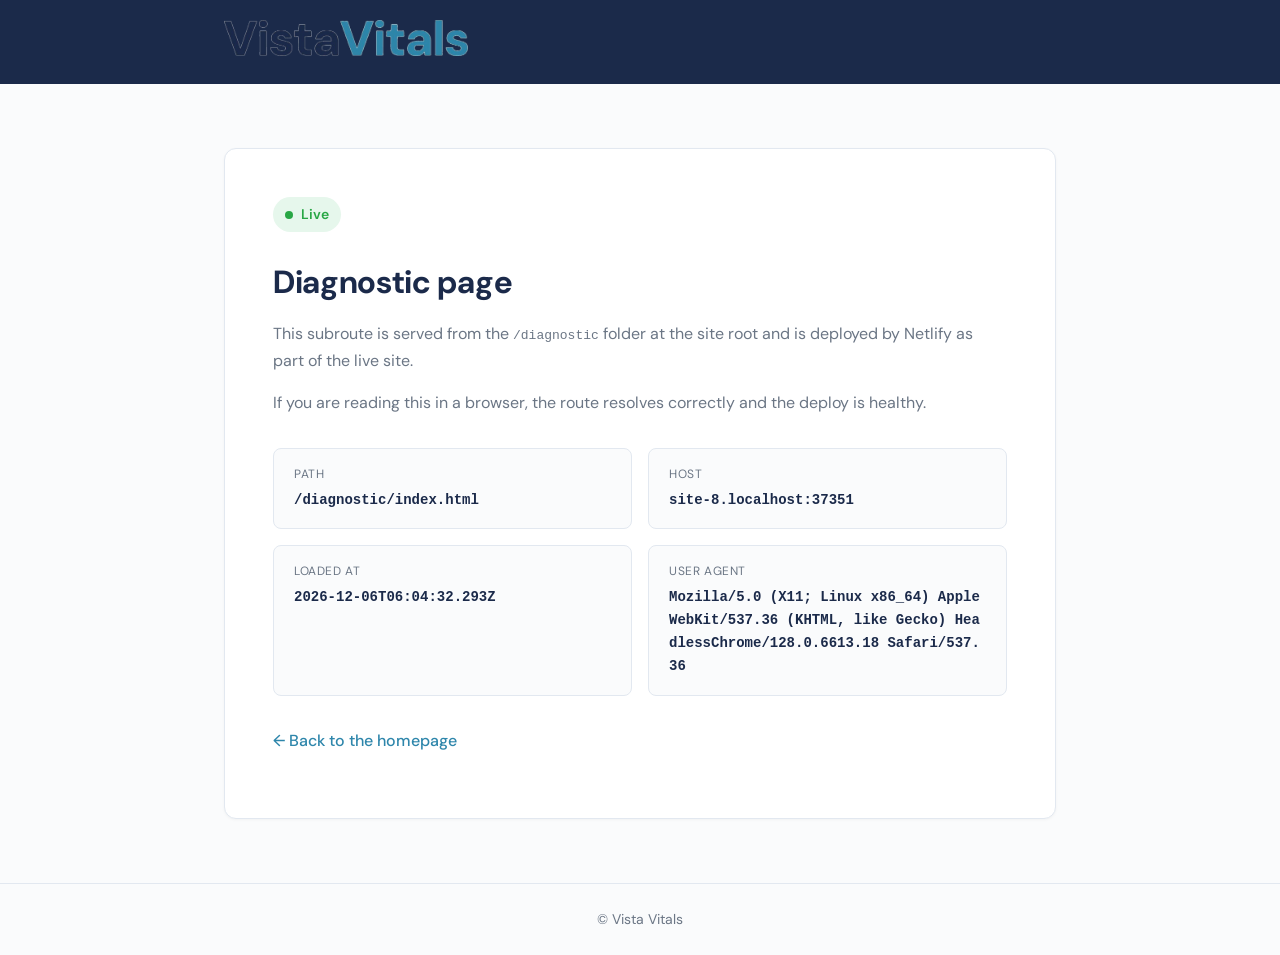
==== diagnostic/index.html @ f82fdc8d "Create a URL for the active page in the diagnostic folder on Netlify (69fb3279c8ef8b38b5438797)" ====
<!DOCTYPE html>
<html lang="en">
<head>
  <meta charset="UTF-8">
  <meta name="viewport" content="width=device-width, initial-scale=1.0">
  <title>Diagnostic | Vista Vitals</title>
  <meta name="robots" content="noindex">
  <link rel="icon" type="image/x-icon" href="/favicon.ico">
  <link rel="icon" type="image/png" sizes="32x32" href="/favicon.png">
  <link rel="apple-touch-icon" sizes="180x180" href="/apple-touch-icon.png">
  <link href="https://fonts.googleapis.com/css2?family=DM+Sans:wght@400;500;600;700&display=swap" rel="stylesheet">
  <style>
    :root {
      --navy: #1B2A4A;
      --accent: #2E86AB;
      --accent-light: #E8F4F8;
      --green: #28A745;
      --bg: #FAFBFC;
      --white: #FFFFFF;
      --text: #333D47;
      --text-light: #6B7685;
      --border: #E2E8F0;
    }

    * { margin: 0; padding: 0; box-sizing: border-box; }

    body {
      font-family: 'DM Sans', sans-serif;
      color: var(--text);
      background: var(--bg);
      line-height: 1.65;
      -webkit-font-smoothing: antialiased;
      min-height: 100vh;
      display: flex;
      flex-direction: column;
    }

    header {
      background: var(--navy);
      padding: 20px 0;
    }

    .container {
      max-width: 880px;
      margin: 0 auto;
      padding: 0 24px;
    }

    header .logo {
      display: inline-flex;
      align-items: center;
      text-decoration: none;
    }

    header .logo img {
      height: 36px;
      width: auto;
    }

    main {
      flex: 1;
      padding: 64px 0;
    }

    .card {
      background: var(--white);
      border: 1px solid var(--border);
      border-radius: 12px;
      padding: 48px;
      box-shadow: 0 1px 3px rgba(0,0,0,0.04);
    }

    .status {
      display: inline-flex;
      align-items: center;
      gap: 8px;
      background: #E6F7EC;
      color: var(--green);
      font-weight: 600;
      font-size: 14px;
      padding: 6px 12px;
      border-radius: 999px;
      margin-bottom: 24px;
    }

    .status::before {
      content: "";
      width: 8px;
      height: 8px;
      border-radius: 50%;
      background: var(--green);
    }

    h1 {
      font-size: 32px;
      color: var(--navy);
      margin-bottom: 12px;
      letter-spacing: -0.01em;
    }

    p {
      color: var(--text-light);
      margin-bottom: 16px;
    }

    .grid {
      display: grid;
      grid-template-columns: 1fr 1fr;
      gap: 16px;
      margin-top: 32px;
    }

    .item {
      background: var(--bg);
      border: 1px solid var(--border);
      border-radius: 8px;
      padding: 16px 20px;
    }

    .item-label {
      font-size: 12px;
      text-transform: uppercase;
      letter-spacing: 0.05em;
      color: var(--text-light);
      margin-bottom: 4px;
    }

    .item-value {
      font-weight: 600;
      color: var(--navy);
      font-family: ui-monospace, SFMono-Regular, Menlo, monospace;
      font-size: 14px;
      word-break: break-all;
    }

    a {
      color: var(--accent);
      text-decoration: none;
      font-weight: 500;
    }

    a:hover { text-decoration: underline; }

    footer {
      padding: 24px 0;
      border-top: 1px solid var(--border);
      color: var(--text-light);
      font-size: 14px;
      text-align: center;
    }

    @media (max-width: 600px) {
      .card { padding: 32px 24px; }
      h1 { font-size: 24px; }
      .grid { grid-template-columns: 1fr; }
    }
  </style>
</head>
<body>
  <header>
    <div class="container">
      <a class="logo" href="/">
        <img src="/vistavitals-logo.png" alt="Vista Vitals">
      </a>
    </div>
  </header>

  <main>
    <div class="container">
      <div class="card">
        <span class="status">Live</span>
        <h1>Diagnostic page</h1>
        <p>This subroute is served from the <code>/diagnostic</code> folder at the site root and is deployed by Netlify as part of the live site.</p>
        <p>If you are reading this in a browser, the route resolves correctly and the deploy is healthy.</p>

        <div class="grid">
          <div class="item">
            <div class="item-label">Path</div>
            <div class="item-value" id="path">/diagnostic</div>
          </div>
          <div class="item">
            <div class="item-label">Host</div>
            <div class="item-value" id="host">—</div>
          </div>
          <div class="item">
            <div class="item-label">Loaded at</div>
            <div class="item-value" id="loaded">—</div>
          </div>
          <div class="item">
            <div class="item-label">User agent</div>
            <div class="item-value" id="ua">—</div>
          </div>
        </div>

        <p style="margin-top: 32px;"><a href="/">← Back to the homepage</a></p>
      </div>
    </div>
  </main>

  <footer>
    <div class="container">&copy; Vista Vitals</div>
  </footer>

  <script>
    document.getElementById('path').textContent = window.location.pathname;
    document.getElementById('host').textContent = window.location.host;
    document.getElementById('loaded').textContent = new Date().toISOString();
    document.getElementById('ua').textContent = navigator.userAgent;
  </script>
</body>
</html>
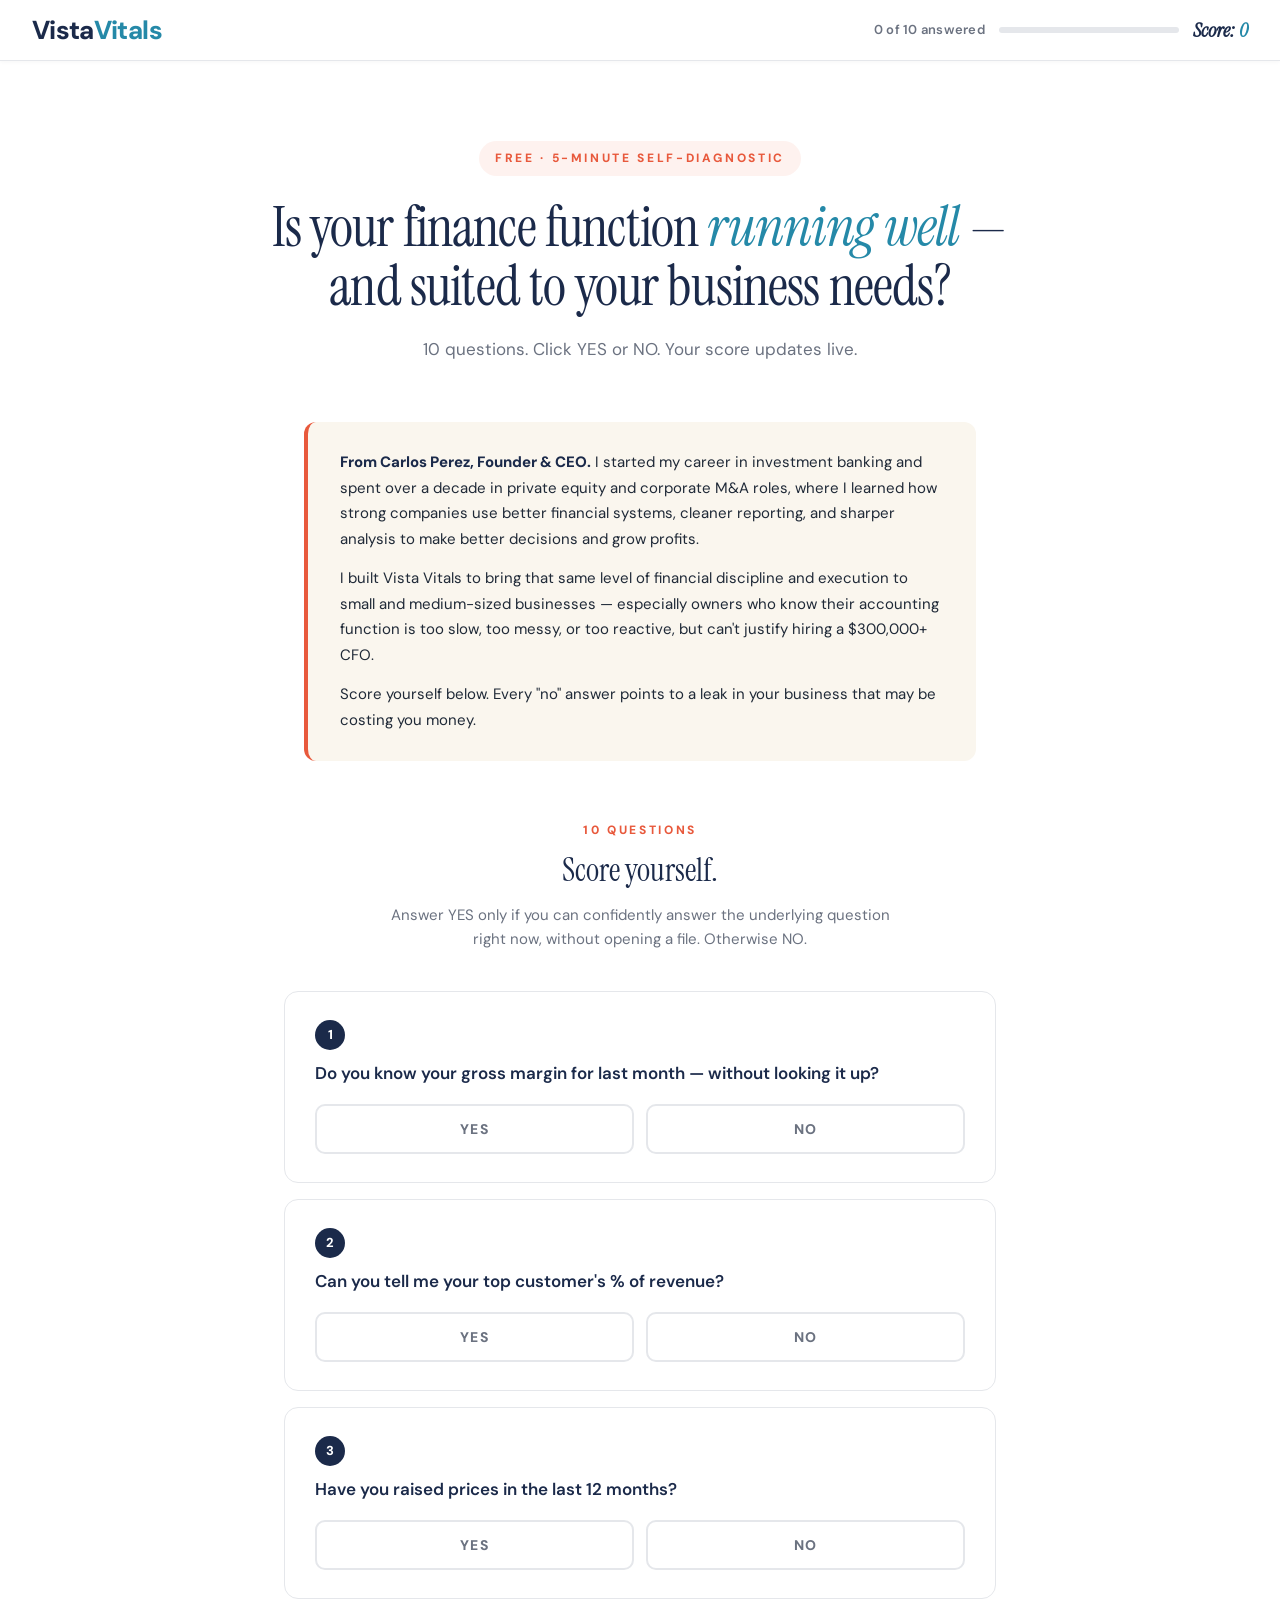
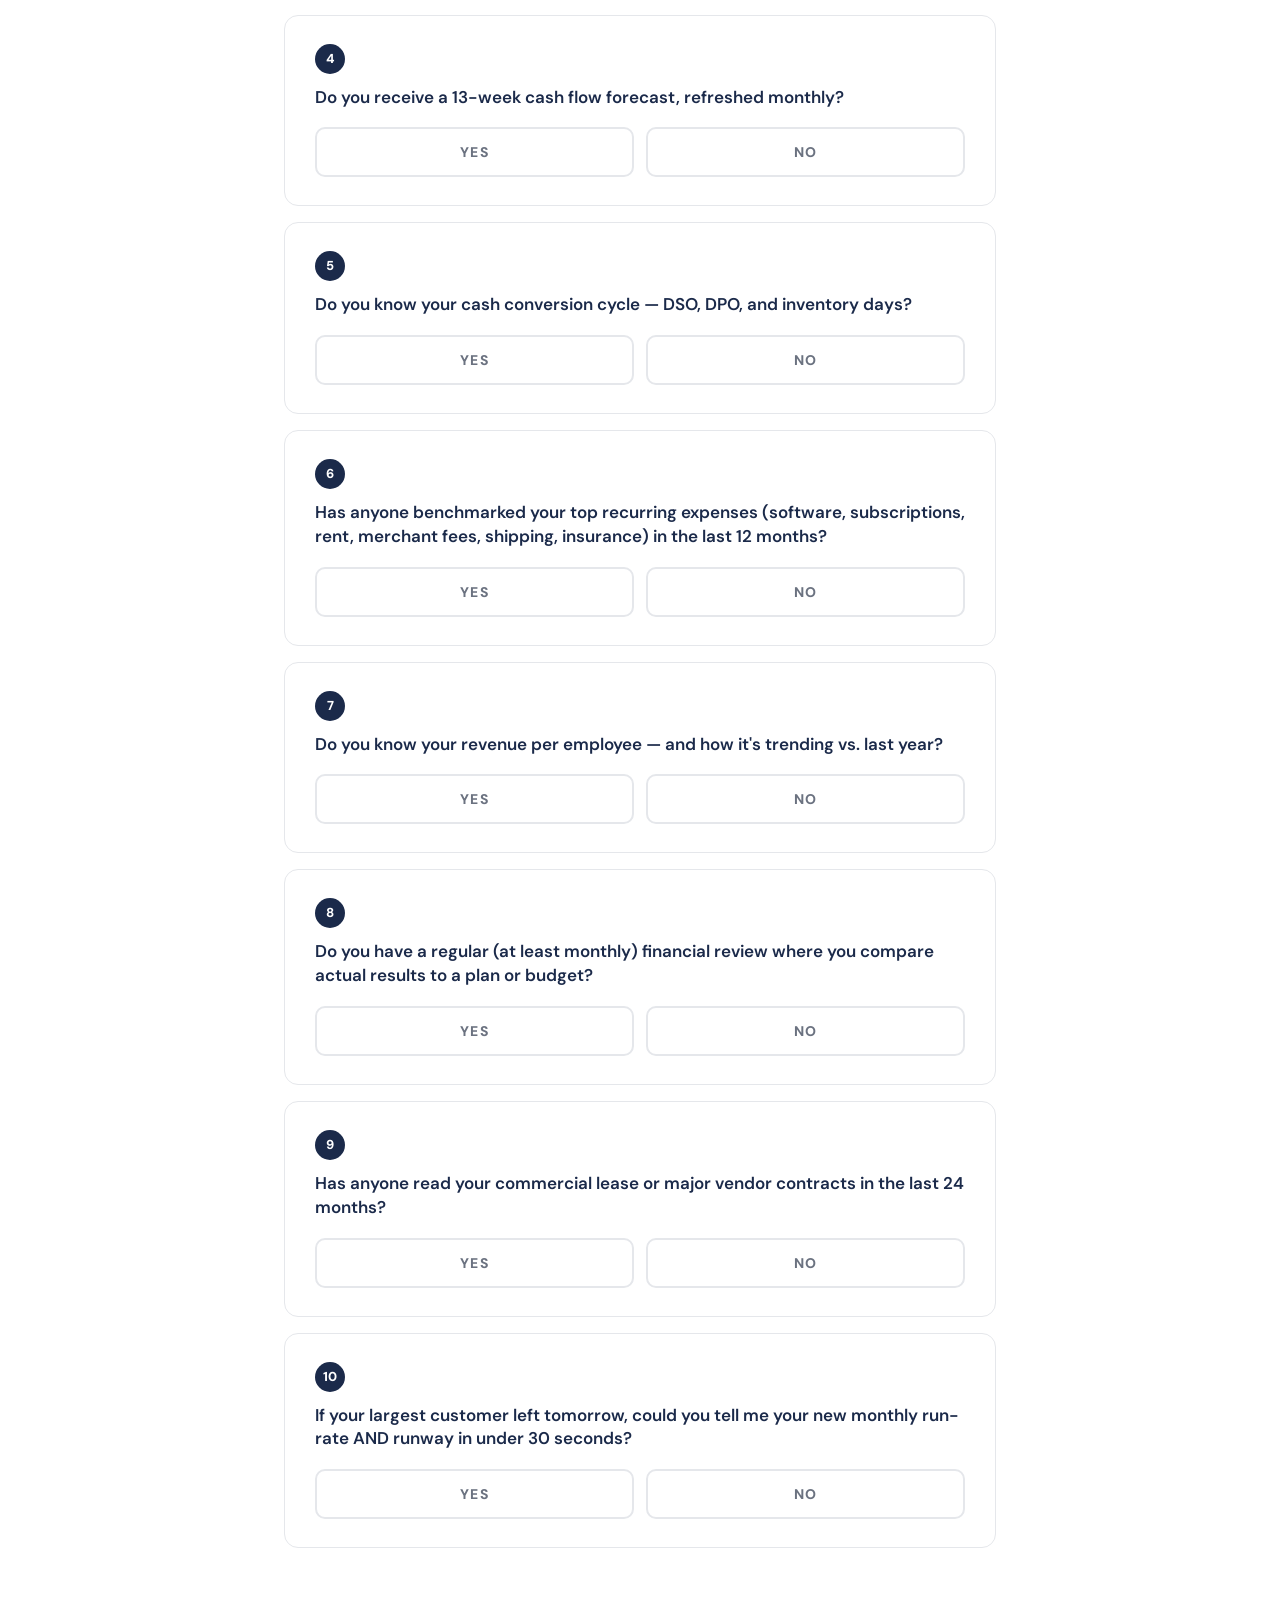
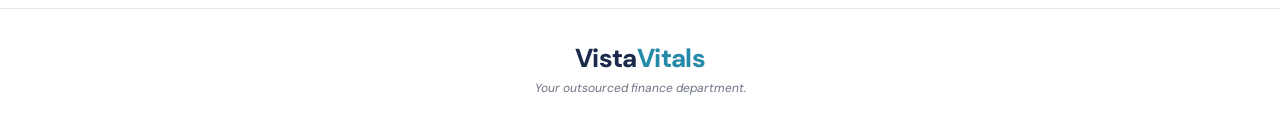
==== commit eb62b04f: "Update vistavitals.com/diagnostic page and verify Netlify forms functionality (69fb34e5d9c5403e78c8e" ====
--- a/diagnostic/index.html
+++ b/diagnostic/index.html
@@ -1,211 +1,875 @@
 <!DOCTYPE html>
 <html lang="en">
 <head>
-  <meta charset="UTF-8">
-  <meta name="viewport" content="width=device-width, initial-scale=1.0">
-  <title>Diagnostic | Vista Vitals</title>
-  <meta name="robots" content="noindex">
-  <link rel="icon" type="image/x-icon" href="/favicon.ico">
-  <link rel="icon" type="image/png" sizes="32x32" href="/favicon.png">
-  <link rel="apple-touch-icon" sizes="180x180" href="/apple-touch-icon.png">
-  <link href="https://fonts.googleapis.com/css2?family=DM+Sans:wght@400;500;600;700&display=swap" rel="stylesheet">
-  <style>
-    :root {
-      --navy: #1B2A4A;
-      --accent: #2E86AB;
-      --accent-light: #E8F4F8;
-      --green: #28A745;
-      --bg: #FAFBFC;
-      --white: #FFFFFF;
-      --text: #333D47;
-      --text-light: #6B7685;
-      --border: #E2E8F0;
-    }
-
-    * { margin: 0; padding: 0; box-sizing: border-box; }
-
-    body {
-      font-family: 'DM Sans', sans-serif;
-      color: var(--text);
-      background: var(--bg);
-      line-height: 1.65;
-      -webkit-font-smoothing: antialiased;
-      min-height: 100vh;
-      display: flex;
-      flex-direction: column;
-    }
-
-    header {
-      background: var(--navy);
-      padding: 20px 0;
-    }
-
-    .container {
-      max-width: 880px;
-      margin: 0 auto;
-      padding: 0 24px;
-    }
-
-    header .logo {
-      display: inline-flex;
-      align-items: center;
-      text-decoration: none;
-    }
-
-    header .logo img {
-      height: 36px;
-      width: auto;
-    }
-
-    main {
-      flex: 1;
-      padding: 64px 0;
-    }
-
-    .card {
-      background: var(--white);
-      border: 1px solid var(--border);
-      border-radius: 12px;
-      padding: 48px;
-      box-shadow: 0 1px 3px rgba(0,0,0,0.04);
-    }
-
-    .status {
-      display: inline-flex;
-      align-items: center;
-      gap: 8px;
-      background: #E6F7EC;
-      color: var(--green);
-      font-weight: 600;
-      font-size: 14px;
-      padding: 6px 12px;
-      border-radius: 999px;
-      margin-bottom: 24px;
-    }
-
-    .status::before {
-      content: "";
-      width: 8px;
-      height: 8px;
-      border-radius: 50%;
-      background: var(--green);
-    }
-
-    h1 {
-      font-size: 32px;
-      color: var(--navy);
-      margin-bottom: 12px;
-      letter-spacing: -0.01em;
-    }
-
-    p {
-      color: var(--text-light);
-      margin-bottom: 16px;
-    }
-
-    .grid {
-      display: grid;
-      grid-template-columns: 1fr 1fr;
-      gap: 16px;
-      margin-top: 32px;
-    }
-
-    .item {
-      background: var(--bg);
-      border: 1px solid var(--border);
-      border-radius: 8px;
-      padding: 16px 20px;
-    }
-
-    .item-label {
-      font-size: 12px;
-      text-transform: uppercase;
-      letter-spacing: 0.05em;
-      color: var(--text-light);
-      margin-bottom: 4px;
-    }
-
-    .item-value {
-      font-weight: 600;
-      color: var(--navy);
-      font-family: ui-monospace, SFMono-Regular, Menlo, monospace;
-      font-size: 14px;
-      word-break: break-all;
-    }
-
-    a {
-      color: var(--accent);
-      text-decoration: none;
-      font-weight: 500;
-    }
-
-    a:hover { text-decoration: underline; }
-
-    footer {
-      padding: 24px 0;
-      border-top: 1px solid var(--border);
-      color: var(--text-light);
-      font-size: 14px;
-      text-align: center;
-    }
-
-    @media (max-width: 600px) {
-      .card { padding: 32px 24px; }
-      h1 { font-size: 24px; }
-      .grid { grid-template-columns: 1fr; }
-    }
-  </style>
+<meta charset="UTF-8">
+<meta name="viewport" content="width=device-width, initial-scale=1.0">
+<title>Self-Diagnostic — Vista Vitals</title>
+<meta name="description" content="A free, 5-minute self-diagnostic to find out if your finance function is running well and suited to your business needs. 10 questions. Live scoring.">
+<meta property="og:title" content="Self-Diagnostic — Vista Vitals">
+<meta property="og:description" content="A free, 5-minute self-diagnostic to find out if your finance function is running well and suited to your business needs. 10 questions. Live scoring.">
+<meta property="og:type" content="website">
+<meta property="og:image" content="/vistavitals-og.png">
+<meta name="twitter:card" content="summary_large_image">
+<meta name="twitter:title" content="Self-Diagnostic — Vista Vitals">
+<meta name="twitter:description" content="A free, 5-minute self-diagnostic to find out if your finance function is running well and suited to your business needs. 10 questions. Live scoring.">
+<meta name="twitter:image" content="/vistavitals-og.png">
+<link rel="icon" type="image/x-icon" href="/favicon.ico">
+<link rel="icon" type="image/png" sizes="32x32" href="/favicon.png">
+<link rel="apple-touch-icon" sizes="180x180" href="/apple-touch-icon.png">
+<style>
+@import url('https://fonts.googleapis.com/css2?family=DM+Sans:ital,opsz,wght@0,9..40,300;0,9..40,400;0,9..40,500;0,9..40,600;0,9..40,700;0,9..40,800;1,9..40,400&family=Instrument+Serif:ital@0;1&display=swap');
+
+:root {
+  --vv-vista: #1B2A4A;       /* dark navy from logo */
+  --vv-vitals: #2589A8;      /* teal-blue from logo */
+  --navy: #1B2A4A;
+  --dark: #0F1A2E;
+  --accent: #3B82F6;
+  --coral: #E8593C;
+  --teal: #2589A8;
+  --green: #059669;
+  --amber: #BA7517;
+  --red: #dc2626;
+  --text: #1f2937;
+  --muted: #6b7280;
+  --border: #e5e7eb;
+  --light: #F8FAFC;
+  --cream: #FAF6EE;
+}
+
+* { margin: 0; padding: 0; box-sizing: border-box; }
+
+html { scroll-behavior: smooth; }
+
+body {
+  font-family: 'DM Sans', sans-serif;
+  background: #fff;
+  color: var(--text);
+  line-height: 1.6;
+}
+
+/* ─── Sticky header (white, with logo + progress) ─── */
+.sticky-header {
+  position: sticky;
+  top: 0;
+  z-index: 100;
+  background: #fff;
+  padding: 14px 32px;
+  display: flex;
+  justify-content: space-between;
+  align-items: center;
+  border-bottom: 1px solid var(--border);
+  box-shadow: 0 1px 4px rgba(0,0,0,0.04);
+  gap: 24px;
+}
+
+.vv-logo {
+  font-family: 'DM Sans', sans-serif;
+  font-weight: 800;
+  font-size: 26px;
+  letter-spacing: -0.025em;
+  line-height: 1;
+  white-space: nowrap;
+}
+.vv-logo .vista { color: var(--vv-vista); }
+.vv-logo .vitals { color: var(--vv-vitals); }
+
+.vv-logo-img {
+  height: 36px;
+  width: auto;
+}
+
+.progress-info {
+  display: flex;
+  align-items: center;
+  gap: 14px;
+  font-size: 13px;
+  color: var(--text);
+  font-weight: 600;
+}
+.progress-info .answered-text {
+  color: var(--muted);
+  letter-spacing: 0.02em;
+}
+.progress-info .progress-bar {
+  width: 180px;
+  height: 6px;
+  background: #e5e7eb;
+  border-radius: 3px;
+  overflow: hidden;
+}
+.progress-info .progress-fill {
+  height: 100%;
+  background: var(--coral);
+  width: 0%;
+  transition: width 0.3s ease;
+}
+.progress-info .live-score {
+  font-family: 'Instrument Serif', serif;
+  font-size: 20px;
+  font-style: italic;
+  color: var(--vv-vista);
+}
+.progress-info .live-score .num {
+  color: var(--vv-vitals);
+  font-weight: 600;
+}
+
+@media (max-width: 720px) {
+  .sticky-header {
+    flex-direction: column;
+    gap: 10px;
+    padding: 12px 16px;
+  }
+  .progress-info .progress-bar { width: 140px; }
+  .vv-logo { font-size: 22px; }
+}
+
+/* ─── Hero (white background) ─── */
+.hero {
+  background: #fff;
+  color: var(--text);
+  padding: 80px 24px 60px;
+  text-align: center;
+}
+.hero-inner {
+  max-width: 760px;
+  margin: 0 auto;
+}
+.hero-eyebrow {
+  display: inline-block;
+  font-size: 12px;
+  font-weight: 800;
+  letter-spacing: 0.22em;
+  text-transform: uppercase;
+  color: var(--coral);
+  margin-bottom: 22px;
+  padding: 8px 16px;
+  background: rgba(232, 89, 60, 0.08);
+  border-radius: 100px;
+}
+.hero h1 {
+  font-family: 'Instrument Serif', serif;
+  font-size: 56px;
+  line-height: 1.05;
+  font-weight: 400;
+  letter-spacing: -0.015em;
+  margin-bottom: 20px;
+  color: var(--vv-vista);
+}
+.hero h1 em {
+  color: var(--vv-vitals);
+  font-style: italic;
+}
+.hero-sub {
+  font-size: 17px;
+  color: var(--muted);
+  line-height: 1.55;
+  max-width: 560px;
+  margin: 0 auto;
+}
+
+/* ─── Intro / bio card ─── */
+.intro-section {
+  max-width: 720px;
+  margin: 0 auto 60px;
+  padding: 0 24px;
+}
+.intro-card {
+  background: var(--cream);
+  border-left: 4px solid var(--coral);
+  padding: 28px 32px;
+  border-radius: 12px;
+  font-size: 15px;
+  line-height: 1.7;
+  color: var(--text);
+}
+.intro-card strong { color: var(--vv-vista); font-weight: 800; }
+.intro-card p { margin-bottom: 14px; }
+.intro-card p:last-child { margin-bottom: 0; }
+
+/* ─── Questions ─── */
+.questions-section {
+  max-width: 760px;
+  margin: 0 auto 60px;
+  padding: 0 24px;
+}
+.section-eyebrow {
+  font-size: 12px;
+  font-weight: 800;
+  letter-spacing: 0.22em;
+  text-transform: uppercase;
+  color: var(--coral);
+  text-align: center;
+  margin-bottom: 12px;
+}
+.section-title {
+  font-family: 'Instrument Serif', serif;
+  font-size: 32px;
+  line-height: 1.15;
+  font-weight: 400;
+  text-align: center;
+  color: var(--vv-vista);
+  margin-bottom: 14px;
+}
+.section-lede {
+  font-size: 15px;
+  color: var(--muted);
+  text-align: center;
+  margin-bottom: 40px;
+  max-width: 520px;
+  margin-left: auto;
+  margin-right: auto;
+  line-height: 1.6;
+}
+
+.question {
+  background: #fff;
+  border: 1.5px solid var(--border);
+  border-radius: 14px;
+  padding: 28px 30px;
+  margin-bottom: 16px;
+  transition: all 0.2s ease;
+}
+.question.answered {
+  border-color: var(--vv-vitals);
+  background: #f8fcfd;
+}
+.question .q-num {
+  display: inline-block;
+  background: var(--vv-vista);
+  color: #fff;
+  width: 30px; height: 30px;
+  border-radius: 50%;
+  text-align: center;
+  line-height: 30px;
+  font-weight: 800;
+  font-size: 13px;
+  margin-bottom: 12px;
+}
+.question.answered .q-num { background: var(--vv-vitals); }
+.question .q-text {
+  font-size: 17px;
+  font-weight: 600;
+  color: var(--vv-vista);
+  line-height: 1.4;
+  margin-bottom: 18px;
+}
+.question .q-buttons {
+  display: flex;
+  gap: 12px;
+}
+.q-btn {
+  flex: 1;
+  padding: 14px 20px;
+  border: 2px solid var(--border);
+  background: #fff;
+  border-radius: 10px;
+  font-family: 'DM Sans', sans-serif;
+  font-size: 14px;
+  font-weight: 800;
+  letter-spacing: 0.1em;
+  color: var(--muted);
+  cursor: pointer;
+  transition: all 0.15s ease;
+}
+.q-btn:hover {
+  border-color: var(--vv-vista);
+  color: var(--vv-vista);
+  transform: translateY(-1px);
+}
+.q-btn.q-yes.selected {
+  background: var(--green);
+  color: #fff;
+  border-color: var(--green);
+}
+.q-btn.q-no.selected {
+  background: var(--red);
+  color: #fff;
+  border-color: var(--red);
+}
+.q-btn.unselected {
+  opacity: 0.4;
+}
+
+/* ─── Results section (navy for contrast) ─── */
+.results-section {
+  display: none;
+  background: var(--navy);
+  color: #fff;
+  padding: 80px 24px;
+  margin-top: 40px;
+}
+.results-section.visible {
+  display: block;
+  animation: fadeIn 0.6s ease;
+}
+@keyframes fadeIn {
+  from { opacity: 0; transform: translateY(20px); }
+  to { opacity: 1; transform: translateY(0); }
+}
+.results-inner {
+  max-width: 720px;
+  margin: 0 auto;
+  text-align: center;
+}
+
+.score-display {
+  margin-bottom: 36px;
+}
+.score-label {
+  font-size: 12px;
+  font-weight: 800;
+  letter-spacing: 0.22em;
+  text-transform: uppercase;
+  color: var(--vv-vitals);
+  margin-bottom: 14px;
+}
+.score-big {
+  font-family: 'Instrument Serif', serif;
+  font-size: 110px;
+  font-weight: 400;
+  line-height: 1;
+  letter-spacing: -0.04em;
+  color: #fff;
+  margin-bottom: 6px;
+}
+.score-of {
+  font-size: 14px;
+  color: #94a3b8;
+  letter-spacing: 0.04em;
+  margin-bottom: 30px;
+}
+.tier-name {
+  font-family: 'Instrument Serif', serif;
+  font-size: 36px;
+  font-weight: 400;
+  line-height: 1.15;
+  margin-bottom: 14px;
+  color: #fff;
+}
+.tier-desc {
+  font-size: 17px;
+  line-height: 1.6;
+  color: #cbd5e1;
+  max-width: 580px;
+  margin: 0 auto 40px;
+}
+
+/* CTA card (shows for score <= 8) */
+.cta-card {
+  background: linear-gradient(135deg, var(--coral) 0%, #d44a30 100%);
+  border-radius: 16px;
+  padding: 36px 32px;
+  margin-bottom: 36px;
+  text-align: left;
+}
+.cta-card h3 {
+  font-family: 'Instrument Serif', serif;
+  font-size: 28px;
+  font-weight: 400;
+  line-height: 1.2;
+  margin-bottom: 12px;
+  color: #fff;
+}
+.cta-card p {
+  font-size: 15px;
+  line-height: 1.6;
+  color: rgba(255,255,255,0.95);
+  margin-bottom: 22px;
+}
+.cta-card .actions {
+  display: flex;
+  flex-wrap: wrap;
+  gap: 12px;
+  align-items: center;
+}
+.btn-cta {
+  background: #fff;
+  color: var(--coral);
+  padding: 14px 28px;
+  border-radius: 8px;
+  font-weight: 800;
+  font-size: 14px;
+  letter-spacing: 0.05em;
+  text-decoration: none;
+  display: inline-block;
+  transition: all 0.15s ease;
+}
+.btn-cta:hover { transform: translateY(-1px); box-shadow: 0 6px 20px rgba(0,0,0,0.2); }
+.cta-or {
+  font-size: 13px;
+  color: rgba(255,255,255,0.85);
+  font-style: italic;
+}
+.cta-or strong { color: #fff; }
+
+/* "Well-oiled" message (score 9-10) */
+.well-oiled {
+  background: linear-gradient(135deg, var(--green) 0%, #047857 100%);
+  border-radius: 16px;
+  padding: 36px 32px;
+  margin-bottom: 36px;
+  text-align: left;
+}
+.well-oiled h3 {
+  font-family: 'Instrument Serif', serif;
+  font-size: 28px;
+  font-weight: 400;
+  line-height: 1.2;
+  margin-bottom: 12px;
+  color: #fff;
+}
+.well-oiled p {
+  font-size: 15px;
+  line-height: 1.6;
+  color: rgba(255,255,255,0.95);
+}
+
+/* Form */
+.form-card {
+  background: rgba(255,255,255,0.05);
+  border: 1px solid rgba(255,255,255,0.12);
+  border-radius: 16px;
+  padding: 32px 30px;
+  text-align: left;
+}
+.form-card h3 {
+  font-family: 'Instrument Serif', serif;
+  font-size: 24px;
+  font-weight: 400;
+  margin-bottom: 8px;
+  color: #fff;
+}
+.form-card .form-sub {
+  font-size: 13px;
+  color: #94a3b8;
+  margin-bottom: 22px;
+  line-height: 1.5;
+}
+.form-row {
+  margin-bottom: 14px;
+}
+.form-row label {
+  display: block;
+  font-size: 11px;
+  font-weight: 800;
+  letter-spacing: 0.12em;
+  text-transform: uppercase;
+  color: var(--vv-vitals);
+  margin-bottom: 6px;
+}
+.form-row input {
+  width: 100%;
+  padding: 12px 14px;
+  font-family: 'DM Sans', sans-serif;
+  font-size: 14px;
+  background: rgba(255,255,255,0.08);
+  border: 1.5px solid rgba(255,255,255,0.18);
+  border-radius: 8px;
+  color: #fff;
+}
+.form-row input::placeholder { color: rgba(203,213,225,0.45); }
+.form-row input:focus { outline: none; border-color: var(--coral); }
+.form-submit {
+  background: var(--coral);
+  color: #fff;
+  border: none;
+  border-radius: 8px;
+  padding: 14px 24px;
+  font-family: 'DM Sans', sans-serif;
+  font-size: 14px;
+  font-weight: 800;
+  letter-spacing: 0.05em;
+  cursor: pointer;
+  width: 100%;
+  margin-top: 8px;
+  transition: all 0.15s ease;
+}
+.form-submit:hover { background: #c44a30; transform: translateY(-1px); }
+.form-privacy {
+  font-size: 11px;
+  color: rgba(203,213,225,0.6);
+  text-align: center;
+  margin-top: 12px;
+  line-height: 1.5;
+}
+
+.form-success {
+  display: none;
+  background: rgba(5, 150, 105, 0.15);
+  border: 1px solid rgba(5, 150, 105, 0.4);
+  border-radius: 16px;
+  padding: 28px 30px;
+  text-align: center;
+  color: #fff;
+}
+.form-success.visible { display: block; }
+.form-success h3 {
+  font-family: 'Instrument Serif', serif;
+  font-size: 24px;
+  font-weight: 400;
+  margin-bottom: 8px;
+}
+.form-success p {
+  font-size: 14px;
+  color: #cbd5e1;
+  line-height: 1.6;
+}
+
+/* Restart button */
+.restart-row {
+  margin-top: 36px;
+  text-align: center;
+}
+.btn-restart {
+  background: transparent;
+  color: #94a3b8;
+  border: 1px solid rgba(255,255,255,0.18);
+  border-radius: 8px;
+  padding: 10px 20px;
+  font-family: 'DM Sans', sans-serif;
+  font-size: 12px;
+  font-weight: 700;
+  letter-spacing: 0.05em;
+  cursor: pointer;
+  transition: all 0.15s ease;
+}
+.btn-restart:hover { color: #fff; border-color: #fff; }
+
+/* Footer */
+footer {
+  background: #fff;
+  color: var(--muted);
+  padding: 36px 24px;
+  text-align: center;
+  font-size: 13px;
+  border-top: 1px solid var(--border);
+}
+footer .vv-logo { display: inline-block; margin-bottom: 8px; }
+footer .tag {
+  font-style: italic;
+  color: var(--muted);
+  font-size: 12px;
+}
+
+@media (max-width: 640px) {
+  .hero h1 { font-size: 38px; }
+  .hero { padding: 48px 20px 40px; }
+  .intro-card { padding: 22px 22px; }
+  .question { padding: 22px 20px; }
+  .score-big { font-size: 80px; }
+  .tier-name { font-size: 28px; }
+}
+</style>
 </head>
 <body>
-  <header>
-    <div class="container">
-      <a class="logo" href="/">
-        <img src="/vistavitals-logo.png" alt="Vista Vitals">
-      </a>
-    </div>
-  </header>
-
-  <main>
-    <div class="container">
-      <div class="card">
-        <span class="status">Live</span>
-        <h1>Diagnostic page</h1>
-        <p>This subroute is served from the <code>/diagnostic</code> folder at the site root and is deployed by Netlify as part of the live site.</p>
-        <p>If you are reading this in a browser, the route resolves correctly and the deploy is healthy.</p>
-
-        <div class="grid">
-          <div class="item">
-            <div class="item-label">Path</div>
-            <div class="item-value" id="path">/diagnostic</div>
-          </div>
-          <div class="item">
-            <div class="item-label">Host</div>
-            <div class="item-value" id="host">—</div>
-          </div>
-          <div class="item">
-            <div class="item-label">Loaded at</div>
-            <div class="item-value" id="loaded">—</div>
-          </div>
-          <div class="item">
-            <div class="item-label">User agent</div>
-            <div class="item-value" id="ua">—</div>
-          </div>
-        </div>
-
-        <p style="margin-top: 32px;"><a href="/">← Back to the homepage</a></p>
-      </div>
-    </div>
-  </main>
-
-  <footer>
-    <div class="container">&copy; Vista Vitals</div>
-  </footer>
-
-  <script>
-    document.getElementById('path').textContent = window.location.pathname;
-    document.getElementById('host').textContent = window.location.host;
-    document.getElementById('loaded').textContent = new Date().toISOString();
-    document.getElementById('ua').textContent = navigator.userAgent;
-  </script>
+
+<!-- ════════════════════════════════════════════ -->
+<!-- HIDDEN NETLIFY FORM (for build-time detection) -->
+<!-- ════════════════════════════════════════════ -->
+<form name="diagnostic" netlify netlify-honeypot="bot-field" hidden>
+  <input type="text" name="name" />
+  <input type="email" name="email" />
+  <input type="text" name="business" />
+  <input type="text" name="score" />
+  <input type="text" name="tier" />
+  <input type="text" name="answers" />
+  <input type="text" name="bot-field" />
+</form>
+
+<!-- ─── Sticky header (logo + live progress) ─── -->
+<header class="sticky-header">
+  <a href="/" class="vv-logo" style="text-decoration:none">
+    <span class="vista">Vista</span><span class="vitals">Vitals</span>
+  </a>
+  <div class="progress-info">
+    <span class="answered-text" id="progressText">0 of 10 answered</span>
+    <div class="progress-bar"><div class="progress-fill" id="progressFill"></div></div>
+    <div class="live-score">Score: <span class="num" id="liveScore">0</span></div>
+  </div>
+</header>
+
+<!-- ─── Hero ─── -->
+<section class="hero">
+  <div class="hero-inner">
+    <div class="hero-eyebrow">Free · 5-minute self-diagnostic</div>
+    <h1>Is your finance function <em>running well</em> — and suited to your business needs?</h1>
+    <p class="hero-sub">10 questions. Click YES or NO. Your score updates live.</p>
+  </div>
+</section>
+
+<!-- ─── Intro / bio ─── -->
+<div class="intro-section">
+  <div class="intro-card">
+    <p><strong>From Carlos Perez, Founder &amp; CEO.</strong> I started my career in investment banking and spent over a decade in private equity and corporate M&amp;A roles, where I learned how strong companies use better financial systems, cleaner reporting, and sharper analysis to make better decisions and grow profits.</p>
+    <p>I built Vista Vitals to bring that same level of financial discipline and execution to small and medium-sized businesses — especially owners who know their accounting function is too slow, too messy, or too reactive, but can't justify hiring a $300,000+ CFO.</p>
+    <p>Score yourself below. Every "no" answer points to a leak in your business that may be costing you money.</p>
+  </div>
+</div>
+
+<!-- ─── Questions ─── -->
+<section class="questions-section">
+  <div class="section-eyebrow">10 questions</div>
+  <h2 class="section-title">Score yourself.</h2>
+  <p class="section-lede">Answer YES only if you can confidently answer the underlying question right now, without opening a file. Otherwise NO.</p>
+
+  <div id="questions">
+    <div class="question" data-q="1">
+      <div class="q-num">1</div>
+      <div class="q-text">Do you know your gross margin for last month — without looking it up?</div>
+      <div class="q-buttons">
+        <button type="button" class="q-btn q-yes" data-answer="yes">YES</button>
+        <button type="button" class="q-btn q-no" data-answer="no">NO</button>
+      </div>
+    </div>
+
+    <div class="question" data-q="2">
+      <div class="q-num">2</div>
+      <div class="q-text">Can you tell me your top customer's % of revenue?</div>
+      <div class="q-buttons">
+        <button type="button" class="q-btn q-yes" data-answer="yes">YES</button>
+        <button type="button" class="q-btn q-no" data-answer="no">NO</button>
+      </div>
+    </div>
+
+    <div class="question" data-q="3">
+      <div class="q-num">3</div>
+      <div class="q-text">Have you raised prices in the last 12 months?</div>
+      <div class="q-buttons">
+        <button type="button" class="q-btn q-yes" data-answer="yes">YES</button>
+        <button type="button" class="q-btn q-no" data-answer="no">NO</button>
+      </div>
+    </div>
+
+    <div class="question" data-q="4">
+      <div class="q-num">4</div>
+      <div class="q-text">Do you receive a 13-week cash flow forecast, refreshed monthly?</div>
+      <div class="q-buttons">
+        <button type="button" class="q-btn q-yes" data-answer="yes">YES</button>
+        <button type="button" class="q-btn q-no" data-answer="no">NO</button>
+      </div>
+    </div>
+
+    <div class="question" data-q="5">
+      <div class="q-num">5</div>
+      <div class="q-text">Do you know your cash conversion cycle — DSO, DPO, and inventory days?</div>
+      <div class="q-buttons">
+        <button type="button" class="q-btn q-yes" data-answer="yes">YES</button>
+        <button type="button" class="q-btn q-no" data-answer="no">NO</button>
+      </div>
+    </div>
+
+    <div class="question" data-q="6">
+      <div class="q-num">6</div>
+      <div class="q-text">Has anyone benchmarked your top recurring expenses (software, subscriptions, rent, merchant fees, shipping, insurance) in the last 12 months?</div>
+      <div class="q-buttons">
+        <button type="button" class="q-btn q-yes" data-answer="yes">YES</button>
+        <button type="button" class="q-btn q-no" data-answer="no">NO</button>
+      </div>
+    </div>
+
+    <div class="question" data-q="7">
+      <div class="q-num">7</div>
+      <div class="q-text">Do you know your revenue per employee — and how it's trending vs. last year?</div>
+      <div class="q-buttons">
+        <button type="button" class="q-btn q-yes" data-answer="yes">YES</button>
+        <button type="button" class="q-btn q-no" data-answer="no">NO</button>
+      </div>
+    </div>
+
+    <div class="question" data-q="8">
+      <div class="q-num">8</div>
+      <div class="q-text">Do you have a regular (at least monthly) financial review where you compare actual results to a plan or budget?</div>
+      <div class="q-buttons">
+        <button type="button" class="q-btn q-yes" data-answer="yes">YES</button>
+        <button type="button" class="q-btn q-no" data-answer="no">NO</button>
+      </div>
+    </div>
+
+    <div class="question" data-q="9">
+      <div class="q-num">9</div>
+      <div class="q-text">Has anyone read your commercial lease or major vendor contracts in the last 24 months?</div>
+      <div class="q-buttons">
+        <button type="button" class="q-btn q-yes" data-answer="yes">YES</button>
+        <button type="button" class="q-btn q-no" data-answer="no">NO</button>
+      </div>
+    </div>
+
+    <div class="question" data-q="10">
+      <div class="q-num">10</div>
+      <div class="q-text">If your largest customer left tomorrow, could you tell me your new monthly run-rate AND runway in under 30 seconds?</div>
+      <div class="q-buttons">
+        <button type="button" class="q-btn q-yes" data-answer="yes">YES</button>
+        <button type="button" class="q-btn q-no" data-answer="no">NO</button>
+      </div>
+    </div>
+  </div>
+</section>
+
+<!-- ─── Results ─── -->
+<section class="results-section" id="results">
+  <div class="results-inner">
+    <div class="score-display">
+      <div class="score-label">Your Score</div>
+      <div class="score-big" id="finalScore">0</div>
+      <div class="score-of">YES out of 10</div>
+      <div class="tier-name" id="tierName">—</div>
+      <div class="tier-desc" id="tierDesc"></div>
+    </div>
+
+    <!-- CTA for score <= 8 -->
+    <div class="cta-card" id="ctaCard" style="display:none">
+      <h3>Book a Free 15-Min Consultation</h3>
+      <p>We'll guide you through how to fix these problems and how to best use your data to help grow profits at your business.</p>
+      <div class="actions">
+        <a href="https://calendly.com/carlos-vistavitals/free-15-min-consultation" target="_blank" rel="noopener" class="btn-cta">Book Now →</a>
+        <span class="cta-or">or DM <strong>"diagnostic"</strong> on X / LinkedIn</span>
+      </div>
+    </div>
+
+    <!-- "Well-oiled" message for score 9-10 -->
+    <div class="well-oiled" id="wellOiled" style="display:none">
+      <h3>Your finance function is running like it should.</h3>
+      <p>You're in rare company. Most owners can't answer this many questions confidently. Keep going — and if you ever want a second set of eyes, you know where to find me.</p>
+    </div>
+
+    <!-- Lead capture form -->
+    <form name="diagnostic" method="POST" data-netlify="true" netlify-honeypot="bot-field" class="form-card" id="leadForm" action="/diagnostic/thanks">
+      <input type="hidden" name="form-name" value="diagnostic">
+      <p hidden><label>Don't fill this out: <input name="bot-field" /></label></p>
+      <input type="hidden" name="score" id="formScore">
+      <input type="hidden" name="tier" id="formTier">
+      <input type="hidden" name="answers" id="formAnswers">
+
+      <h3>Send me my results</h3>
+      <p class="form-sub">We'll email you a copy of your score and a personalized next-step plan based on your answers.</p>
+
+      <div class="form-row">
+        <label for="name">Name</label>
+        <input type="text" id="name" name="name" required placeholder="Carlos Perez">
+      </div>
+      <div class="form-row">
+        <label for="email">Email</label>
+        <input type="email" id="email" name="email" required placeholder="you@yourcompany.com">
+      </div>
+      <div class="form-row">
+        <label for="business">Business Name</label>
+        <input type="text" id="business" name="business" required placeholder="Your company">
+      </div>
+
+      <button type="submit" class="form-submit">Send my results →</button>
+      <div class="form-privacy">We don't spam. Unsubscribe anytime.</div>
+    </form>
+
+    <div class="form-success" id="formSuccess">
+      <h3>Got it — your results are on the way.</h3>
+      <p>Check your email in the next few minutes. If you didn't already book a call above, that's still your fastest path to action.</p>
+    </div>
+
+    <div class="restart-row">
+      <button type="button" class="btn-restart" onclick="restartTest()">Restart test</button>
+    </div>
+  </div>
+</section>
+
+<footer>
+  <div class="vv-logo">
+    <span class="vista">Vista</span><span class="vitals">Vitals</span>
+  </div>
+  <div class="tag">Your outsourced finance department.</div>
+</footer>
+
+<script>
+(function () {
+  var answers = {};
+  var totalQuestions = 10;
+
+  function updateScoreBar() {
+    var answered = Object.keys(answers).length;
+    var yesCount = Object.values(answers).filter(function (a) { return a === 'yes'; }).length;
+    document.getElementById('progressText').textContent = answered + ' of ' + totalQuestions + ' answered';
+    document.getElementById('progressFill').style.width = (answered / totalQuestions * 100) + '%';
+    document.getElementById('liveScore').textContent = yesCount;
+  }
+
+  function getTier(score) {
+    if (score >= 9) return { name: 'Well-oiled machine.', desc: 'Your finance function is running like it should. Keep going.', cta: false };
+    if (score >= 7) return { name: 'Solid with room for improvement.', desc: 'You have most of the right pieces in place. The "no" answers are where surprises will come from — and where there\'s margin to gain.', cta: true };
+    if (score >= 3) return { name: 'Standard SMB.', desc: 'You\'re in good company — and that\'s the problem. Visible blind spots and recurring leaks. Most growing businesses score here.', cta: true };
+    return { name: 'Reactive mode.', desc: 'Your finance function is recording the past, not running the future. You\'re flying blind on what\'s coming.', cta: true };
+  }
+
+  function showResults() {
+    var yesCount = Object.values(answers).filter(function (a) { return a === 'yes'; }).length;
+    var tier = getTier(yesCount);
+
+    document.getElementById('finalScore').textContent = yesCount;
+    document.getElementById('tierName').textContent = tier.name;
+    document.getElementById('tierDesc').textContent = tier.desc;
+
+    if (tier.cta) {
+      document.getElementById('ctaCard').style.display = 'block';
+      document.getElementById('wellOiled').style.display = 'none';
+    } else {
+      document.getElementById('ctaCard').style.display = 'none';
+      document.getElementById('wellOiled').style.display = 'block';
+    }
+
+    document.getElementById('formScore').value = yesCount;
+    document.getElementById('formTier').value = tier.name;
+    document.getElementById('formAnswers').value = JSON.stringify(answers);
+
+    var results = document.getElementById('results');
+    results.classList.add('visible');
+
+    setTimeout(function () {
+      results.scrollIntoView({ behavior: 'smooth', block: 'start' });
+    }, 200);
+  }
+
+  document.querySelectorAll('.question').forEach(function (q) {
+    var qNum = q.getAttribute('data-q');
+    q.querySelectorAll('.q-btn').forEach(function (btn) {
+      btn.addEventListener('click', function () {
+        var ans = btn.getAttribute('data-answer');
+        answers[qNum] = ans;
+
+        q.classList.add('answered');
+        q.querySelectorAll('.q-btn').forEach(function (b) {
+          b.classList.remove('selected', 'unselected');
+          if (b === btn) b.classList.add('selected');
+          else b.classList.add('unselected');
+        });
+
+        updateScoreBar();
+
+        var nextQ = q.nextElementSibling;
+        if (nextQ && nextQ.classList.contains('question') && !answers[nextQ.getAttribute('data-q')]) {
+          setTimeout(function () {
+            nextQ.scrollIntoView({ behavior: 'smooth', block: 'center' });
+          }, 250);
+        } else if (Object.keys(answers).length === totalQuestions) {
+          showResults();
+        }
+      });
+    });
+  });
+
+  window.restartTest = function () {
+    answers = {};
+    document.querySelectorAll('.question').forEach(function (q) {
+      q.classList.remove('answered');
+      q.querySelectorAll('.q-btn').forEach(function (b) {
+        b.classList.remove('selected', 'unselected');
+      });
+    });
+    document.getElementById('results').classList.remove('visible');
+    updateScoreBar();
+    document.querySelector('.questions-section').scrollIntoView({ behavior: 'smooth' });
+  };
+})();
+</script>
+
 </body>
 </html>
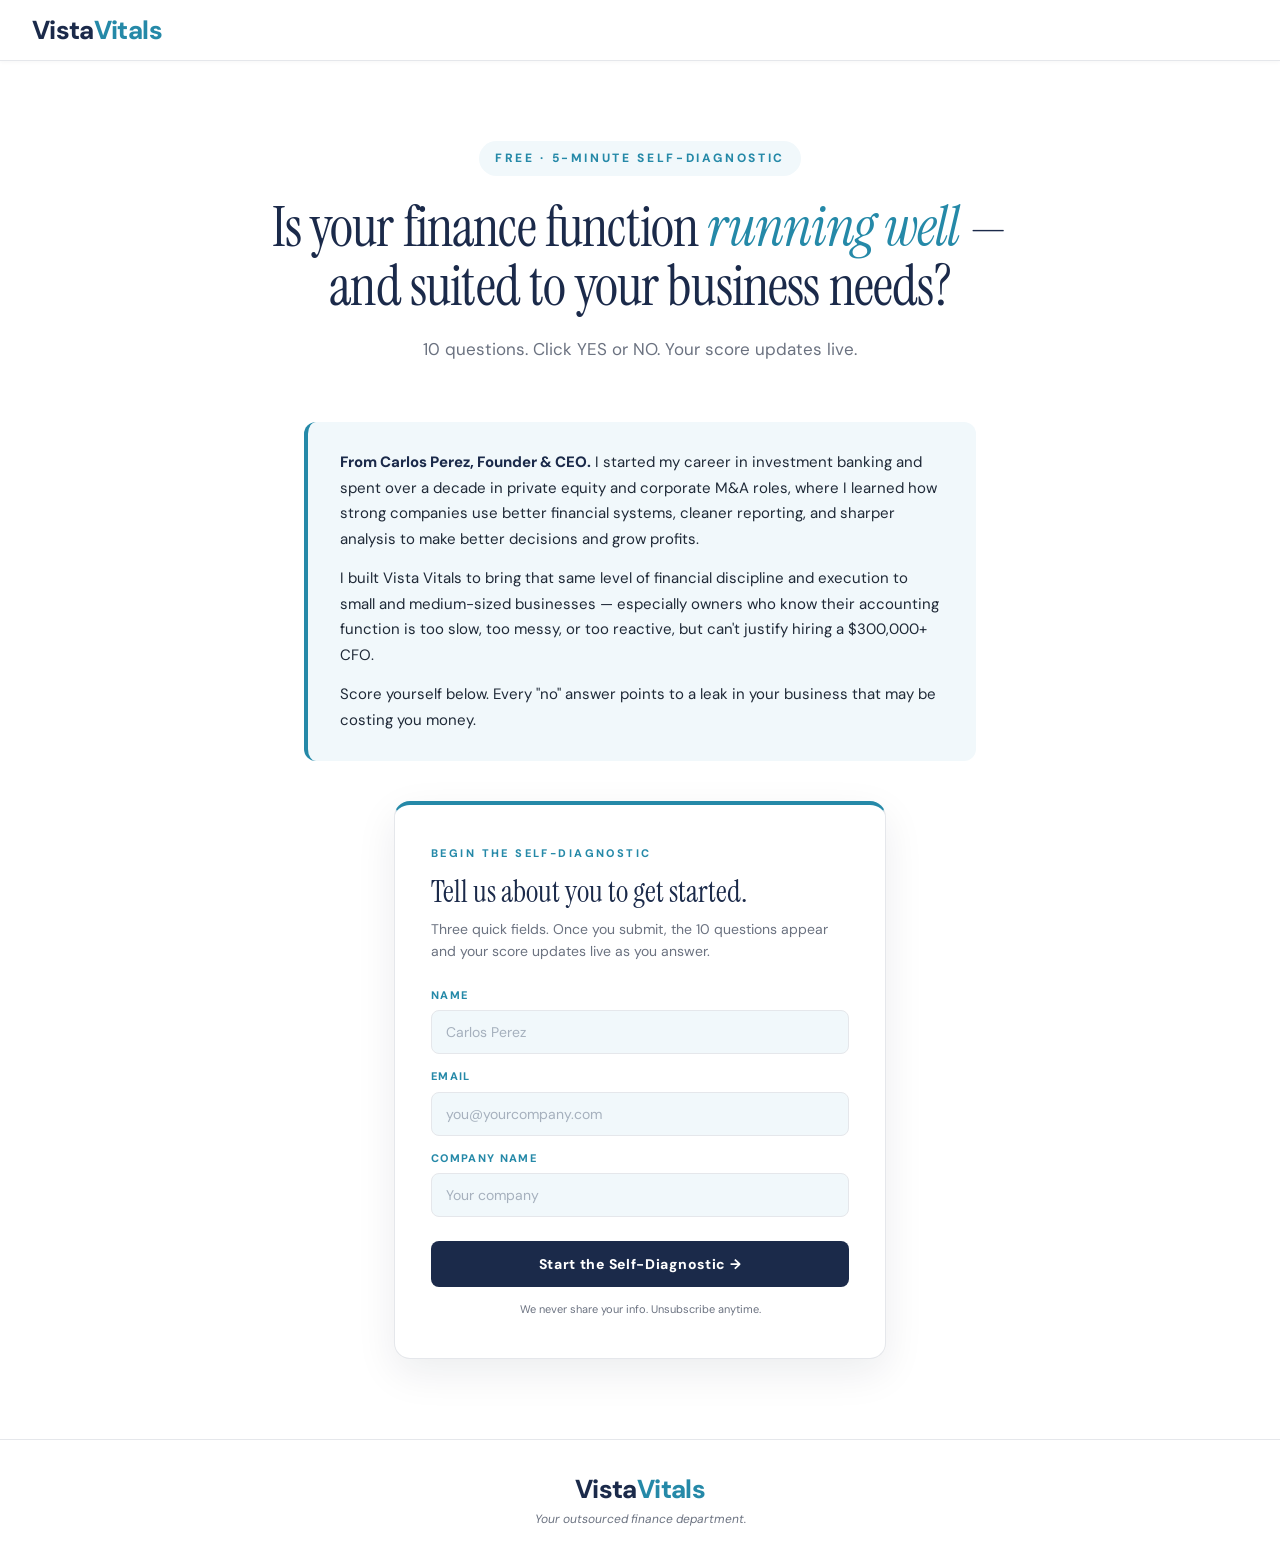
==== commit d83b16e4: "Update diagnostic page with revised HTML (69fb3f01b056857075313b5d)" ====
--- a/diagnostic/index.html
+++ b/diagnostic/index.html
@@ -20,40 +20,47 @@
 @import url('https://fonts.googleapis.com/css2?family=DM+Sans:ital,opsz,wght@0,9..40,300;0,9..40,400;0,9..40,500;0,9..40,600;0,9..40,700;0,9..40,800;1,9..40,400&family=Instrument+Serif:ital@0;1&display=swap');
 
 :root {
-  --vv-vista: #1B2A4A;       /* dark navy from logo */
-  --vv-vitals: #2589A8;      /* teal-blue from logo */
-  --navy: #1B2A4A;
-  --dark: #0F1A2E;
-  --accent: #3B82F6;
-  --coral: #E8593C;
-  --teal: #2589A8;
+  /* Vista Vitals brand */
+  --vv-vista: #1B2A4A;        /* navy from logo */
+  --vv-vitals: #2589A8;       /* teal from logo */
+  --vv-vitals-dark: #1d6f8a;  /* darker teal for hover */
+  --vv-vista-dark: #11192e;   /* darker navy for hover */
+
+  /* Tints */
+  --tint-teal-bg: #f1f8fb;    /* very light teal tint */
+  --tint-teal-border: #d5e7ee;
+  --tint-navy-bg: #f7f9fc;    /* very light navy tint */
+
+  /* Semantic */
   --green: #059669;
-  --amber: #BA7517;
+  --green-tint: #ecfdf5;
+  --green-border: #a7f3d0;
   --red: #dc2626;
+
+  /* Neutrals */
   --text: #1f2937;
   --muted: #6b7280;
   --border: #e5e7eb;
-  --light: #F8FAFC;
-  --cream: #FAF6EE;
+  --light: #f8fafc;
+  --white: #ffffff;
 }
 
 * { margin: 0; padding: 0; box-sizing: border-box; }
-
 html { scroll-behavior: smooth; }
 
 body {
   font-family: 'DM Sans', sans-serif;
-  background: #fff;
+  background: var(--white);
   color: var(--text);
   line-height: 1.6;
 }
 
-/* ─── Sticky header (white, with logo + progress) ─── */
+/* ─── Sticky header ─── */
 .sticky-header {
   position: sticky;
   top: 0;
   z-index: 100;
-  background: #fff;
+  background: var(--white);
   padding: 14px 32px;
   display: flex;
   justify-content: space-between;
@@ -62,7 +69,6 @@
   box-shadow: 0 1px 4px rgba(0,0,0,0.04);
   gap: 24px;
 }
-
 .vv-logo {
   font-family: 'DM Sans', sans-serif;
   font-weight: 800;
@@ -73,11 +79,7 @@
 }
 .vv-logo .vista { color: var(--vv-vista); }
 .vv-logo .vitals { color: var(--vv-vitals); }
-
-.vv-logo-img {
-  height: 36px;
-  width: auto;
-}
+.vv-logo-img { height: 36px; width: auto; }
 
 .progress-info {
   display: flex;
@@ -87,20 +89,18 @@
   color: var(--text);
   font-weight: 600;
 }
-.progress-info .answered-text {
-  color: var(--muted);
-  letter-spacing: 0.02em;
-}
+.progress-info.hidden { visibility: hidden; }
+.progress-info .answered-text { color: var(--muted); letter-spacing: 0.02em; }
 .progress-info .progress-bar {
   width: 180px;
   height: 6px;
-  background: #e5e7eb;
+  background: var(--border);
   border-radius: 3px;
   overflow: hidden;
 }
 .progress-info .progress-fill {
   height: 100%;
-  background: var(--coral);
+  background: var(--vv-vitals);
   width: 0%;
   transition: width 0.3s ease;
 }
@@ -110,42 +110,32 @@
   font-style: italic;
   color: var(--vv-vista);
 }
-.progress-info .live-score .num {
-  color: var(--vv-vitals);
-  font-weight: 600;
-}
+.progress-info .live-score .num { color: var(--vv-vitals); font-weight: 600; }
 
 @media (max-width: 720px) {
-  .sticky-header {
-    flex-direction: column;
-    gap: 10px;
-    padding: 12px 16px;
-  }
+  .sticky-header { flex-direction: column; gap: 10px; padding: 12px 16px; }
   .progress-info .progress-bar { width: 140px; }
   .vv-logo { font-size: 22px; }
 }
 
-/* ─── Hero (white background) ─── */
+/* ─── Hero ─── */
 .hero {
-  background: #fff;
+  background: var(--white);
   color: var(--text);
   padding: 80px 24px 60px;
   text-align: center;
 }
-.hero-inner {
-  max-width: 760px;
-  margin: 0 auto;
-}
+.hero-inner { max-width: 760px; margin: 0 auto; }
 .hero-eyebrow {
   display: inline-block;
   font-size: 12px;
   font-weight: 800;
   letter-spacing: 0.22em;
   text-transform: uppercase;
-  color: var(--coral);
+  color: var(--vv-vitals);
   margin-bottom: 22px;
   padding: 8px 16px;
-  background: rgba(232, 89, 60, 0.08);
+  background: var(--tint-teal-bg);
   border-radius: 100px;
 }
 .hero h1 {
@@ -157,10 +147,7 @@
   margin-bottom: 20px;
   color: var(--vv-vista);
 }
-.hero h1 em {
-  color: var(--vv-vitals);
-  font-style: italic;
-}
+.hero h1 em { color: var(--vv-vitals); font-style: italic; }
 .hero-sub {
   font-size: 17px;
   color: var(--muted);
@@ -169,15 +156,15 @@
   margin: 0 auto;
 }
 
-/* ─── Intro / bio card ─── */
+/* ─── Bio / intro card ─── */
 .intro-section {
   max-width: 720px;
-  margin: 0 auto 60px;
+  margin: 0 auto 40px;
   padding: 0 24px;
 }
 .intro-card {
-  background: var(--cream);
-  border-left: 4px solid var(--coral);
+  background: var(--tint-teal-bg);
+  border-left: 4px solid var(--vv-vitals);
   padding: 28px 32px;
   border-radius: 12px;
   font-size: 15px;
@@ -188,18 +175,110 @@
 .intro-card p { margin-bottom: 14px; }
 .intro-card p:last-child { margin-bottom: 0; }
 
+/* ─── Gate form (light card) ─── */
+.gate-section {
+  max-width: 540px;
+  margin: 0 auto 80px;
+  padding: 0 24px;
+}
+.gate-card {
+  background: var(--white);
+  border: 1.5px solid var(--border);
+  border-top: 4px solid var(--vv-vitals);
+  border-radius: 16px;
+  padding: 40px 36px;
+  box-shadow: 0 14px 40px rgba(15, 26, 46, 0.08);
+}
+.gate-eyebrow {
+  font-size: 11px;
+  font-weight: 800;
+  letter-spacing: 0.22em;
+  text-transform: uppercase;
+  color: var(--vv-vitals);
+  margin-bottom: 12px;
+}
+.gate-card h2 {
+  font-family: 'Instrument Serif', serif;
+  font-size: 30px;
+  font-weight: 400;
+  line-height: 1.15;
+  margin-bottom: 10px;
+  color: var(--vv-vista);
+}
+.gate-card .gate-sub {
+  font-size: 14px;
+  color: var(--muted);
+  margin-bottom: 24px;
+  line-height: 1.55;
+}
+.gate-row { margin-bottom: 14px; }
+.gate-row label {
+  display: block;
+  font-size: 11px;
+  font-weight: 800;
+  letter-spacing: 0.12em;
+  text-transform: uppercase;
+  color: var(--vv-vitals);
+  margin-bottom: 6px;
+}
+.gate-row input {
+  width: 100%;
+  padding: 12px 14px;
+  font-family: 'DM Sans', sans-serif;
+  font-size: 14px;
+  background: var(--tint-teal-bg);
+  border: 1.5px solid var(--border);
+  border-radius: 8px;
+  color: var(--vv-vista);
+}
+.gate-row input::placeholder { color: rgba(27, 42, 74, 0.35); }
+.gate-row input:focus {
+  outline: none;
+  border-color: var(--vv-vitals);
+  background: var(--white);
+}
+.gate-submit {
+  background: var(--vv-vista);
+  color: var(--white);
+  border: none;
+  border-radius: 8px;
+  padding: 14px 24px;
+  font-family: 'DM Sans', sans-serif;
+  font-size: 14px;
+  font-weight: 800;
+  letter-spacing: 0.05em;
+  cursor: pointer;
+  width: 100%;
+  margin-top: 10px;
+  transition: all 0.15s ease;
+}
+.gate-submit:hover {
+  background: var(--vv-vitals);
+  transform: translateY(-1px);
+}
+.gate-privacy {
+  font-size: 11px;
+  color: var(--muted);
+  text-align: center;
+  margin-top: 14px;
+  line-height: 1.5;
+}
+
 /* ─── Questions ─── */
 .questions-section {
+  display: none;
   max-width: 760px;
   margin: 0 auto 60px;
   padding: 0 24px;
 }
+.questions-section.visible { display: block; }
+
 .section-eyebrow {
   font-size: 12px;
   font-weight: 800;
   letter-spacing: 0.22em;
   text-transform: uppercase;
-  color: var(--coral);
+  color: var(--vv-vitals);
   text-align: center;
   margin-bottom: 12px;
 }
@@ -224,7 +303,7 @@
 }
 
 .question {
-  background: #fff;
+  background: var(--white);
   border: 1.5px solid var(--border);
   border-radius: 14px;
   padding: 28px 30px;
@@ -233,12 +312,12 @@
 }
 .question.answered {
   border-color: var(--vv-vitals);
-  background: #f8fcfd;
+  background: var(--tint-teal-bg);
 }
 .question .q-num {
   display: inline-block;
   background: var(--vv-vista);
-  color: #fff;
+  color: var(--white);
   width: 30px; height: 30px;
   border-radius: 50%;
   text-align: center;
@@ -255,15 +334,12 @@
   line-height: 1.4;
   margin-bottom: 18px;
 }
-.question .q-buttons {
-  display: flex;
-  gap: 12px;
-}
+.question .q-buttons { display: flex; gap: 12px; }
 .q-btn {
   flex: 1;
   padding: 14px 20px;
   border: 2px solid var(--border);
-  background: #fff;
+  background: var(--white);
   border-radius: 10px;
   font-family: 'DM Sans', sans-serif;
   font-size: 14px;
@@ -278,27 +354,18 @@
   color: var(--vv-vista);
   transform: translateY(-1px);
 }
-.q-btn.q-yes.selected {
-  background: var(--green);
-  color: #fff;
-  border-color: var(--green);
-}
-.q-btn.q-no.selected {
-  background: var(--red);
-  color: #fff;
-  border-color: var(--red);
-}
-.q-btn.unselected {
-  opacity: 0.4;
-}
-
-/* ─── Results section (navy for contrast) ─── */
+.q-btn.q-yes.selected { background: var(--green); color: var(--white); border-color: var(--green); }
+.q-btn.q-no.selected { background: var(--red); color: var(--white); border-color: var(--red); }
+.q-btn.unselected { opacity: 0.4; }
+
+/* ─── Results section (white background, navy/teal accents) ─── */
 .results-section {
   display: none;
-  background: var(--navy);
-  color: #fff;
-  padding: 80px 24px;
-  margin-top: 40px;
+  background: var(--white);
+  color: var(--text);
+  padding: 80px 24px 60px;
+  margin-top: 20px;
+  border-top: 1px solid var(--border);
 }
 .results-section.visible {
   display: block;
@@ -308,15 +375,9 @@
   from { opacity: 0; transform: translateY(20px); }
   to { opacity: 1; transform: translateY(0); }
 }
-.results-inner {
-  max-width: 720px;
-  margin: 0 auto;
-  text-align: center;
-}
-
-.score-display {
-  margin-bottom: 36px;
-}
+.results-inner { max-width: 720px; margin: 0 auto; text-align: center; }
+
+.score-display { margin-bottom: 36px; }
 .score-label {
   font-size: 12px;
   font-weight: 800;
@@ -331,12 +392,12 @@
   font-weight: 400;
   line-height: 1;
   letter-spacing: -0.04em;
-  color: #fff;
+  color: var(--vv-vista);
   margin-bottom: 6px;
 }
 .score-of {
   font-size: 14px;
-  color: #94a3b8;
+  color: var(--muted);
   letter-spacing: 0.04em;
   margin-bottom: 30px;
 }
@@ -346,23 +407,24 @@
   font-weight: 400;
   line-height: 1.15;
   margin-bottom: 14px;
-  color: #fff;
+  color: var(--vv-vista);
 }
 .tier-desc {
   font-size: 17px;
   line-height: 1.6;
-  color: #cbd5e1;
+  color: var(--text);
   max-width: 580px;
   margin: 0 auto 40px;
 }
 
-/* CTA card (shows for score <= 8) */
+/* CTA card — teal background (Vista Vitals brand action) */
 .cta-card {
-  background: linear-gradient(135deg, var(--coral) 0%, #d44a30 100%);
+  background: var(--vv-vitals);
   border-radius: 16px;
   padding: 36px 32px;
-  margin-bottom: 36px;
+  margin-bottom: 24px;
   text-align: left;
+  box-shadow: 0 14px 40px rgba(37, 137, 168, 0.18);
 }
 .cta-card h3 {
   font-family: 'Instrument Serif', serif;
@@ -370,7 +432,7 @@
   font-weight: 400;
   line-height: 1.2;
   margin-bottom: 12px;
-  color: #fff;
+  color: var(--white);
 }
 .cta-card p {
   font-size: 15px;
@@ -381,12 +443,12 @@
 .cta-card .actions {
   display: flex;
   flex-wrap: wrap;
-  gap: 12px;
+  gap: 14px;
   align-items: center;
 }
 .btn-cta {
-  background: #fff;
-  color: var(--coral);
+  background: var(--white);
+  color: var(--vv-vitals);
   padding: 14px 28px;
   border-radius: 8px;
   font-weight: 800;
@@ -396,20 +458,21 @@
   display: inline-block;
   transition: all 0.15s ease;
 }
-.btn-cta:hover { transform: translateY(-1px); box-shadow: 0 6px 20px rgba(0,0,0,0.2); }
+.btn-cta:hover { transform: translateY(-1px); box-shadow: 0 6px 20px rgba(0,0,0,0.15); }
 .cta-or {
   font-size: 13px;
   color: rgba(255,255,255,0.85);
   font-style: italic;
 }
-.cta-or strong { color: #fff; }
-
-/* "Well-oiled" message (score 9-10) */
+.cta-or strong { color: var(--white); }
+
+/* "Well-oiled" message — light green tint */
 .well-oiled {
-  background: linear-gradient(135deg, var(--green) 0%, #047857 100%);
+  background: var(--green-tint);
+  border: 1.5px solid var(--green-border);
   border-radius: 16px;
   padding: 36px 32px;
-  margin-bottom: 36px;
+  margin-bottom: 24px;
   text-align: left;
 }
 .well-oiled h3 {
@@ -418,114 +481,19 @@
   font-weight: 400;
   line-height: 1.2;
   margin-bottom: 12px;
-  color: #fff;
+  color: var(--green);
 }
 .well-oiled p {
   font-size: 15px;
   line-height: 1.6;
-  color: rgba(255,255,255,0.95);
-}
-
-/* Form */
-.form-card {
-  background: rgba(255,255,255,0.05);
-  border: 1px solid rgba(255,255,255,0.12);
-  border-radius: 16px;
-  padding: 32px 30px;
-  text-align: left;
-}
-.form-card h3 {
-  font-family: 'Instrument Serif', serif;
-  font-size: 24px;
-  font-weight: 400;
-  margin-bottom: 8px;
-  color: #fff;
-}
-.form-card .form-sub {
-  font-size: 13px;
-  color: #94a3b8;
-  margin-bottom: 22px;
-  line-height: 1.5;
-}
-.form-row {
-  margin-bottom: 14px;
-}
-.form-row label {
-  display: block;
-  font-size: 11px;
-  font-weight: 800;
-  letter-spacing: 0.12em;
-  text-transform: uppercase;
-  color: var(--vv-vitals);
-  margin-bottom: 6px;
-}
-.form-row input {
-  width: 100%;
-  padding: 12px 14px;
-  font-family: 'DM Sans', sans-serif;
-  font-size: 14px;
-  background: rgba(255,255,255,0.08);
-  border: 1.5px solid rgba(255,255,255,0.18);
-  border-radius: 8px;
-  color: #fff;
-}
-.form-row input::placeholder { color: rgba(203,213,225,0.45); }
-.form-row input:focus { outline: none; border-color: var(--coral); }
-.form-submit {
-  background: var(--coral);
-  color: #fff;
-  border: none;
-  border-radius: 8px;
-  padding: 14px 24px;
-  font-family: 'DM Sans', sans-serif;
-  font-size: 14px;
-  font-weight: 800;
-  letter-spacing: 0.05em;
-  cursor: pointer;
-  width: 100%;
-  margin-top: 8px;
-  transition: all 0.15s ease;
-}
-.form-submit:hover { background: #c44a30; transform: translateY(-1px); }
-.form-privacy {
-  font-size: 11px;
-  color: rgba(203,213,225,0.6);
-  text-align: center;
-  margin-top: 12px;
-  line-height: 1.5;
-}
-
-.form-success {
-  display: none;
-  background: rgba(5, 150, 105, 0.15);
-  border: 1px solid rgba(5, 150, 105, 0.4);
-  border-radius: 16px;
-  padding: 28px 30px;
-  text-align: center;
-  color: #fff;
-}
-.form-success.visible { display: block; }
-.form-success h3 {
-  font-family: 'Instrument Serif', serif;
-  font-size: 24px;
-  font-weight: 400;
-  margin-bottom: 8px;
-}
-.form-success p {
-  font-size: 14px;
-  color: #cbd5e1;
-  line-height: 1.6;
-}
-
-/* Restart button */
-.restart-row {
-  margin-top: 36px;
-  text-align: center;
-}
+  color: var(--vv-vista);
+}
+
+.restart-row { margin-top: 28px; text-align: center; }
 .btn-restart {
   background: transparent;
-  color: #94a3b8;
-  border: 1px solid rgba(255,255,255,0.18);
+  color: var(--muted);
+  border: 1px solid var(--border);
   border-radius: 8px;
   padding: 10px 20px;
   font-family: 'DM Sans', sans-serif;
@@ -535,11 +503,13 @@
   cursor: pointer;
   transition: all 0.15s ease;
 }
-.btn-restart:hover { color: #fff; border-color: #fff; }
-
-/* Footer */
+.btn-restart:hover {
+  color: var(--vv-vista);
+  border-color: var(--vv-vista);
+}
+
 footer {
-  background: #fff;
+  background: var(--white);
   color: var(--muted);
   padding: 36px 24px;
   text-align: center;
@@ -547,19 +517,18 @@
   border-top: 1px solid var(--border);
 }
 footer .vv-logo { display: inline-block; margin-bottom: 8px; }
-footer .tag {
-  font-style: italic;
-  color: var(--muted);
-  font-size: 12px;
-}
+footer .tag { font-style: italic; color: var(--muted); font-size: 12px; }
 
 @media (max-width: 640px) {
   .hero h1 { font-size: 38px; }
   .hero { padding: 48px 20px 40px; }
   .intro-card { padding: 22px 22px; }
+  .gate-card { padding: 32px 26px; }
   .question { padding: 22px 20px; }
   .score-big { font-size: 80px; }
   .tier-name { font-size: 28px; }
+  .cta-card { padding: 28px 24px; }
+  .cta-card h3 { font-size: 24px; }
 }
 </style>
 </head>
@@ -567,11 +536,12 @@
 
 <!-- ════════════════════════════════════════════ -->
 <!-- HIDDEN NETLIFY FORM (for build-time detection) -->
+<!-- The actual submission happens via JavaScript at the end of the test -->
 <!-- ════════════════════════════════════════════ -->
 <form name="diagnostic" netlify netlify-honeypot="bot-field" hidden>
   <input type="text" name="name" />
   <input type="email" name="email" />
-  <input type="text" name="business" />
+  <input type="text" name="company" />
   <input type="text" name="score" />
   <input type="text" name="tier" />
   <input type="text" name="answers" />
@@ -580,10 +550,10 @@
 
 <!-- ─── Sticky header (logo + live progress) ─── -->
 <header class="sticky-header">
-  <a href="/" class="vv-logo" style="text-decoration:none">
+  <div class="vv-logo">
     <span class="vista">Vista</span><span class="vitals">Vitals</span>
-  </a>
-  <div class="progress-info">
+  </div>
+  <div class="progress-info hidden" id="progressInfo">
     <span class="answered-text" id="progressText">0 of 10 answered</span>
     <div class="progress-bar"><div class="progress-fill" id="progressFill"></div></div>
     <div class="live-score">Score: <span class="num" id="liveScore">0</span></div>
@@ -608,8 +578,34 @@
   </div>
 </div>
 
-<!-- ─── Questions ─── -->
-<section class="questions-section">
+<!-- ─── Gate form ─── -->
+<section class="gate-section" id="gateSection">
+  <div class="gate-card">
+    <div class="gate-eyebrow">Begin the self-diagnostic</div>
+    <h2>Tell us about you to get started.</h2>
+    <p class="gate-sub">Three quick fields. Once you submit, the 10 questions appear and your score updates live as you answer.</p>
+
+    <form id="gateForm" novalidate>
+      <div class="gate-row">
+        <label for="name">Name</label>
+        <input type="text" id="name" name="name" required placeholder="Carlos Perez" autocomplete="name">
+      </div>
+      <div class="gate-row">
+        <label for="email">Email</label>
+        <input type="email" id="email" name="email" required placeholder="you@yourcompany.com" autocomplete="email">
+      </div>
+      <div class="gate-row">
+        <label for="company">Company Name</label>
+        <input type="text" id="company" name="company" required placeholder="Your company" autocomplete="organization">
+      </div>
+      <button type="submit" class="gate-submit">Start the Self-Diagnostic →</button>
+      <div class="gate-privacy">We never share your info. Unsubscribe anytime.</div>
+    </form>
+  </div>
+</section>
+
+<!-- ─── Questions (hidden until gate is passed) ─── -->
+<section class="questions-section" id="questionsSection">
   <div class="section-eyebrow">10 questions</div>
   <h2 class="section-title">Score yourself.</h2>
   <p class="section-lede">Answer YES only if you can confidently answer the underlying question right now, without opening a file. Otherwise NO.</p>
@@ -734,39 +730,6 @@
       <p>You're in rare company. Most owners can't answer this many questions confidently. Keep going — and if you ever want a second set of eyes, you know where to find me.</p>
     </div>
 
-    <!-- Lead capture form -->
-    <form name="diagnostic" method="POST" data-netlify="true" netlify-honeypot="bot-field" class="form-card" id="leadForm" action="/diagnostic/thanks">
-      <input type="hidden" name="form-name" value="diagnostic">
-      <p hidden><label>Don't fill this out: <input name="bot-field" /></label></p>
-      <input type="hidden" name="score" id="formScore">
-      <input type="hidden" name="tier" id="formTier">
-      <input type="hidden" name="answers" id="formAnswers">
-
-      <h3>Send me my results</h3>
-      <p class="form-sub">We'll email you a copy of your score and a personalized next-step plan based on your answers.</p>
-
-      <div class="form-row">
-        <label for="name">Name</label>
-        <input type="text" id="name" name="name" required placeholder="Carlos Perez">
-      </div>
-      <div class="form-row">
-        <label for="email">Email</label>
-        <input type="email" id="email" name="email" required placeholder="you@yourcompany.com">
-      </div>
-      <div class="form-row">
-        <label for="business">Business Name</label>
-        <input type="text" id="business" name="business" required placeholder="Your company">
-      </div>
-
-      <button type="submit" class="form-submit">Send my results →</button>
-      <div class="form-privacy">We don't spam. Unsubscribe anytime.</div>
-    </form>
-
-    <div class="form-success" id="formSuccess">
-      <h3>Got it — your results are on the way.</h3>
-      <p>Check your email in the next few minutes. If you didn't already book a call above, that's still your fastest path to action.</p>
-    </div>
-
     <div class="restart-row">
       <button type="button" class="btn-restart" onclick="restartTest()">Restart test</button>
     </div>
@@ -784,6 +747,7 @@
 (function () {
   var answers = {};
   var totalQuestions = 10;
+  var userData = {};
 
   function updateScoreBar() {
     var answered = Object.keys(answers).length;
@@ -800,6 +764,26 @@
     return { name: 'Reactive mode.', desc: 'Your finance function is recording the past, not running the future. You\'re flying blind on what\'s coming.', cta: true };
   }
 
+  function submitToNetlify(yesCount, tier) {
+    var formData = new URLSearchParams();
+    formData.append('form-name', 'diagnostic');
+    formData.append('name', userData.name || '');
+    formData.append('email', userData.email || '');
+    formData.append('company', userData.company || '');
+    formData.append('score', yesCount);
+    formData.append('tier', tier.name);
+    formData.append('answers', JSON.stringify(answers));
+    formData.append('bot-field', '');
+
+    fetch('/', {
+      method: 'POST',
+      headers: { 'Content-Type': 'application/x-www-form-urlencoded' },
+      body: formData.toString()
+    }).catch(function (err) {
+      console.error('Netlify submission failed:', err);
+    });
+  }
+
   function showResults() {
     var yesCount = Object.values(answers).filter(function (a) { return a === 'yes'; }).length;
     var tier = getTier(yesCount);
@@ -816,18 +800,47 @@
       document.getElementById('wellOiled').style.display = 'block';
     }
 
-    document.getElementById('formScore').value = yesCount;
-    document.getElementById('formTier').value = tier.name;
-    document.getElementById('formAnswers').value = JSON.stringify(answers);
-
     var results = document.getElementById('results');
     results.classList.add('visible');
+
+    submitToNetlify(yesCount, tier);
 
     setTimeout(function () {
       results.scrollIntoView({ behavior: 'smooth', block: 'start' });
     }, 200);
   }
 
+  // Gate form submit
+  document.getElementById('gateForm').addEventListener('submit', function (e) {
+    e.preventDefault();
+
+    var nameField = document.getElementById('name');
+    var emailField = document.getElementById('email');
+    var companyField = document.getElementById('company');
+
+    if (!nameField.value.trim() || !emailField.value.trim() || !companyField.value.trim()) {
+      alert('Please fill in all three fields to begin.');
+      return;
+    }
+    if (!/^[^\s@]+@[^\s@]+\.[^\s@]+$/.test(emailField.value.trim())) {
+      alert('Please enter a valid email address.');
+      return;
+    }
+
+    userData.name = nameField.value.trim();
+    userData.email = emailField.value.trim();
+    userData.company = companyField.value.trim();
+
+    document.getElementById('gateSection').style.display = 'none';
+    document.getElementById('questionsSection').classList.add('visible');
+    document.getElementById('progressInfo').classList.remove('hidden');
+
+    setTimeout(function () {
+      document.querySelector('.question').scrollIntoView({ behavior: 'smooth', block: 'start' });
+    }, 100);
+  });
+
+  // Question handling
   document.querySelectorAll('.question').forEach(function (q) {
     var qNum = q.getAttribute('data-q');
     q.querySelectorAll('.q-btn').forEach(function (btn) {
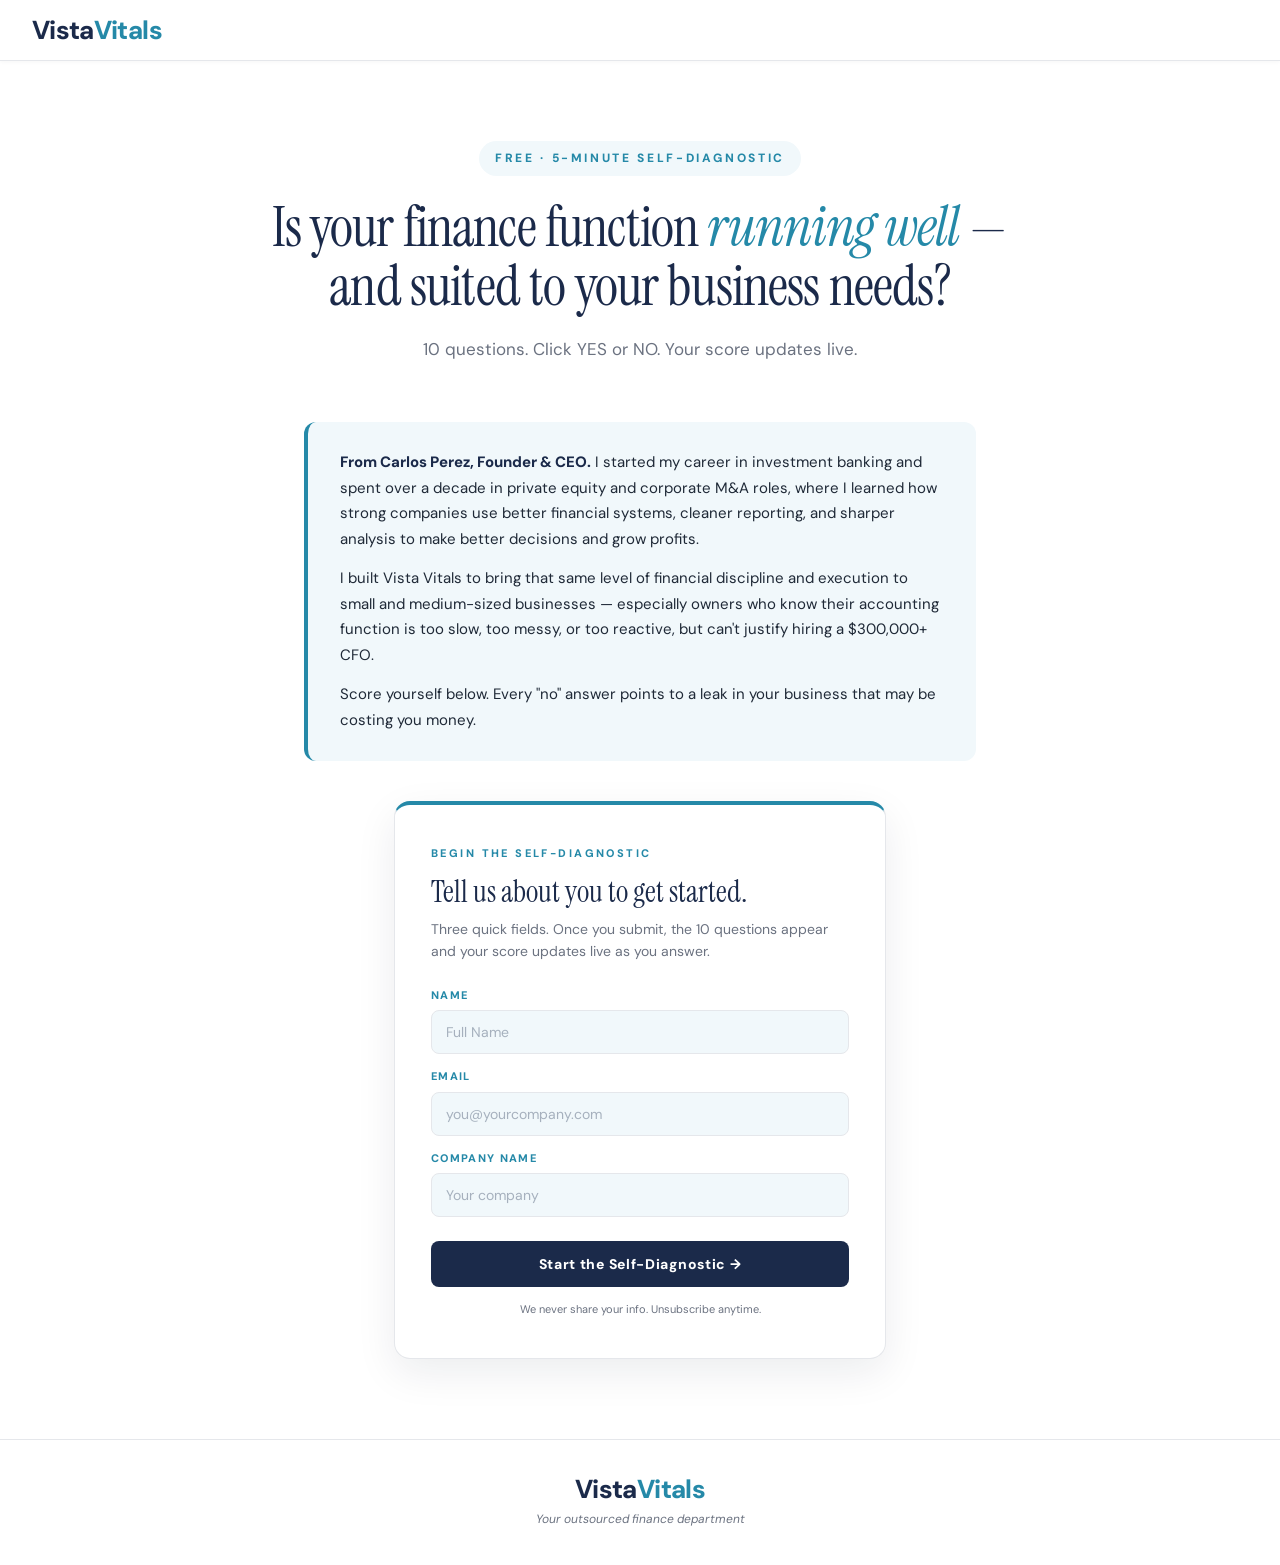
==== commit 7e247dcb: "Remove period from "Your outsourced finance department" and change default name to "full name" on di" ====
--- a/diagnostic/index.html
+++ b/diagnostic/index.html
@@ -588,7 +588,7 @@
     <form id="gateForm" novalidate>
       <div class="gate-row">
         <label for="name">Name</label>
-        <input type="text" id="name" name="name" required placeholder="Carlos Perez" autocomplete="name">
+        <input type="text" id="name" name="name" required placeholder="Full Name" autocomplete="name">
       </div>
       <div class="gate-row">
         <label for="email">Email</label>
@@ -740,7 +740,7 @@
   <div class="vv-logo">
     <span class="vista">Vista</span><span class="vitals">Vitals</span>
   </div>
-  <div class="tag">Your outsourced finance department.</div>
+  <div class="tag">Your outsourced finance department</div>
 </footer>
 
 <script>
@@ -760,7 +760,7 @@
   function getTier(score) {
     if (score >= 9) return { name: 'Well-oiled machine.', desc: 'Your finance function is running like it should. Keep going.', cta: false };
     if (score >= 7) return { name: 'Solid with room for improvement.', desc: 'You have most of the right pieces in place. The "no" answers are where surprises will come from — and where there\'s margin to gain.', cta: true };
-    if (score >= 3) return { name: 'Standard SMB.', desc: 'You\'re in good company — and that\'s the problem. Visible blind spots and recurring leaks. Most growing businesses score here.', cta: true };
+    if (score >= 5) return { name: 'Foundational.', desc: 'Foundation\'s in place. The strategic layer isn\'t. Each "no" answer is likely costing you money or limiting growth.', cta: true };
     return { name: 'Reactive mode.', desc: 'Your finance function is recording the past, not running the future. You\'re flying blind on what\'s coming.', cta: true };
   }
 
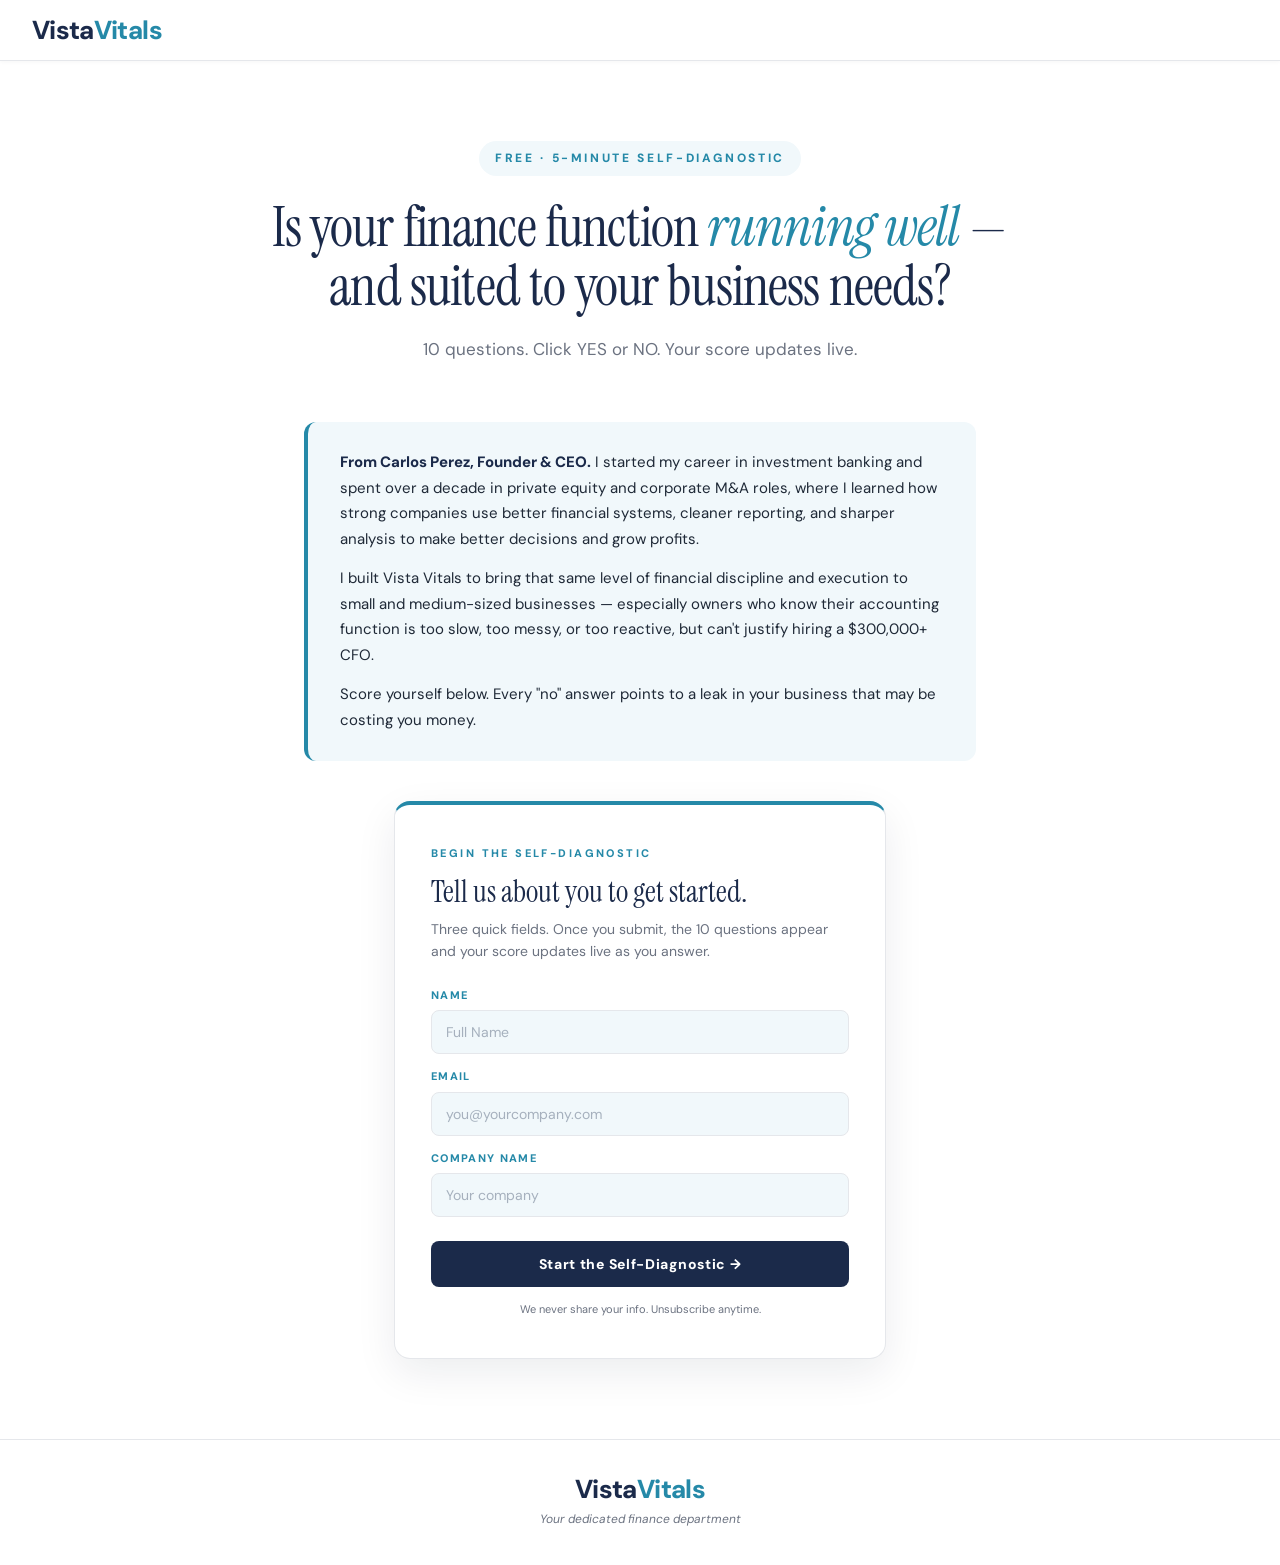
==== commit e159644f: "Update website text from "Your outsourced finance department" to "Your dedicated finance department"" ====
--- a/diagnostic/index.html
+++ b/diagnostic/index.html
@@ -740,7 +740,7 @@
   <div class="vv-logo">
     <span class="vista">Vista</span><span class="vitals">Vitals</span>
   </div>
-  <div class="tag">Your outsourced finance department</div>
+  <div class="tag">Your dedicated finance department</div>
 </footer>
 
 <script>
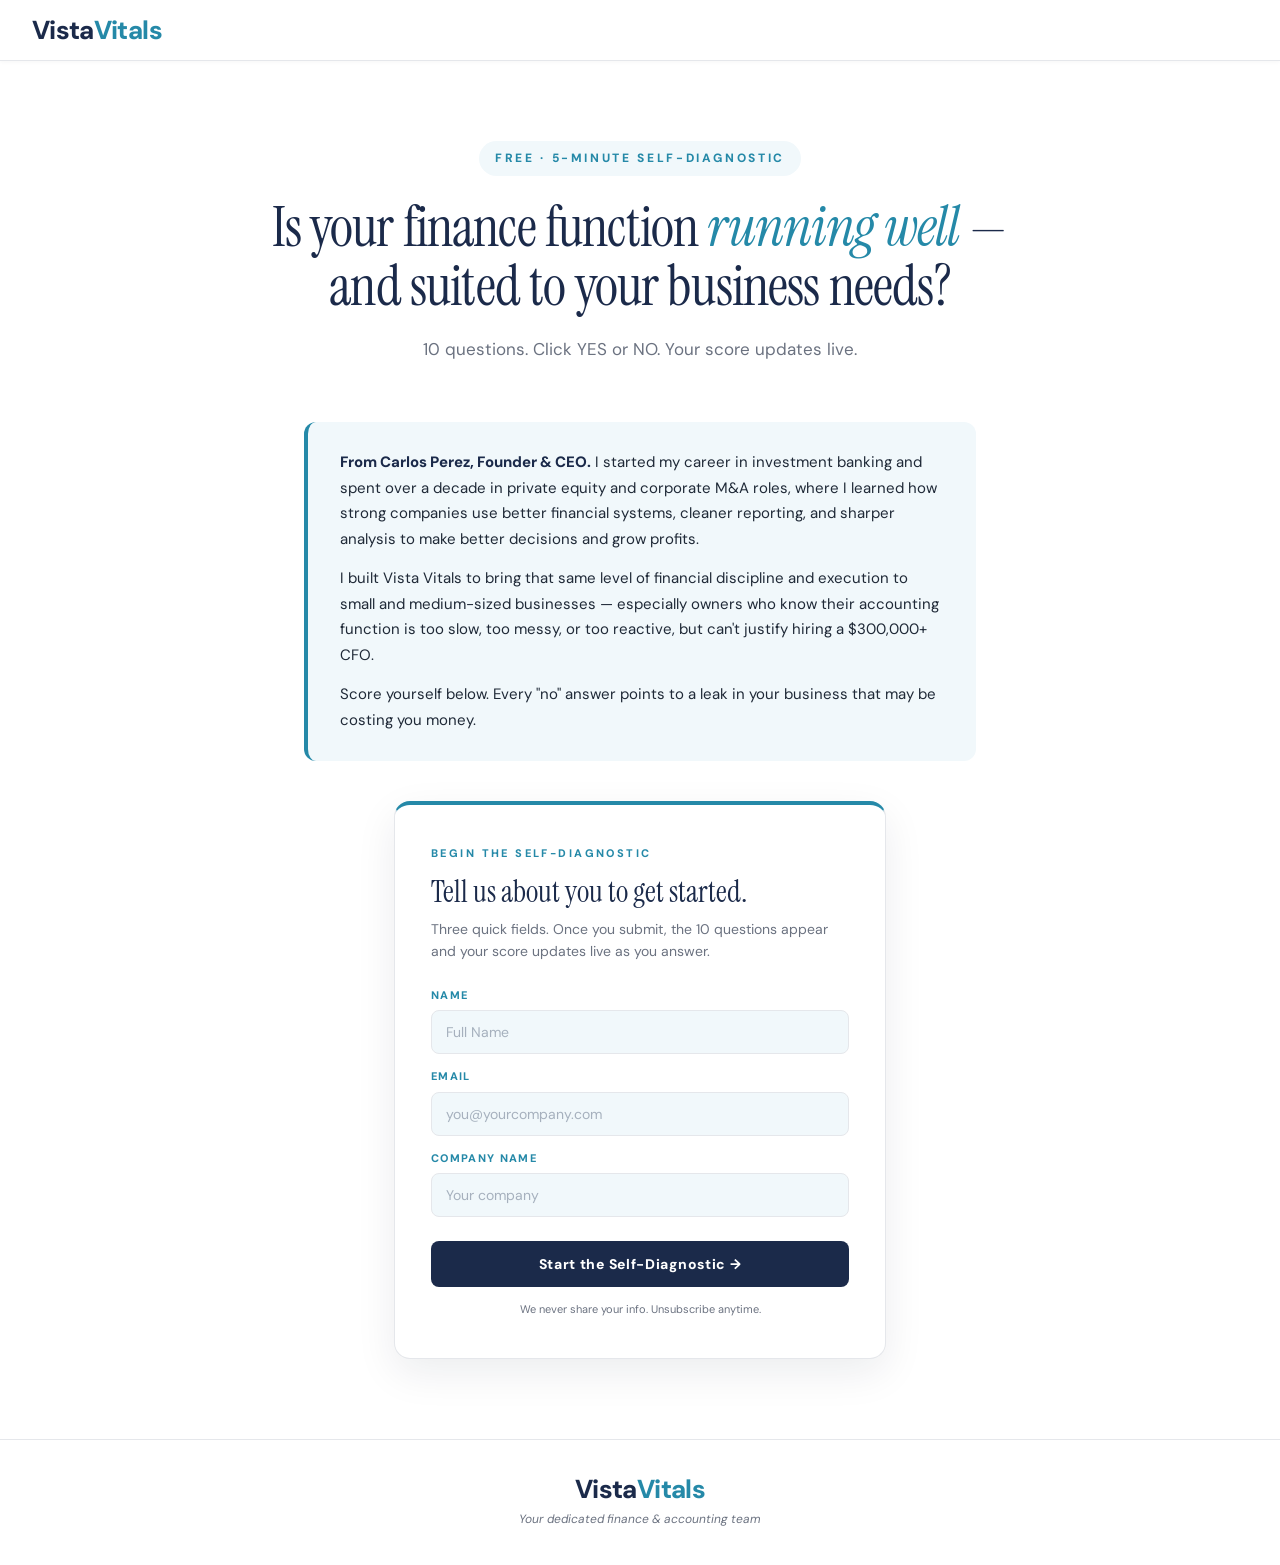
==== commit 5a2fa88a: "Update text and meta tags to "Your dedicated finance & accounting team" (6a1ee746624c4d4c6b73b092)" ====
--- a/diagnostic/index.html
+++ b/diagnostic/index.html
@@ -740,7 +740,7 @@
   <div class="vv-logo">
     <span class="vista">Vista</span><span class="vitals">Vitals</span>
   </div>
-  <div class="tag">Your dedicated finance department</div>
+  <div class="tag">Your dedicated finance & accounting team</div>
 </footer>
 
 <script>
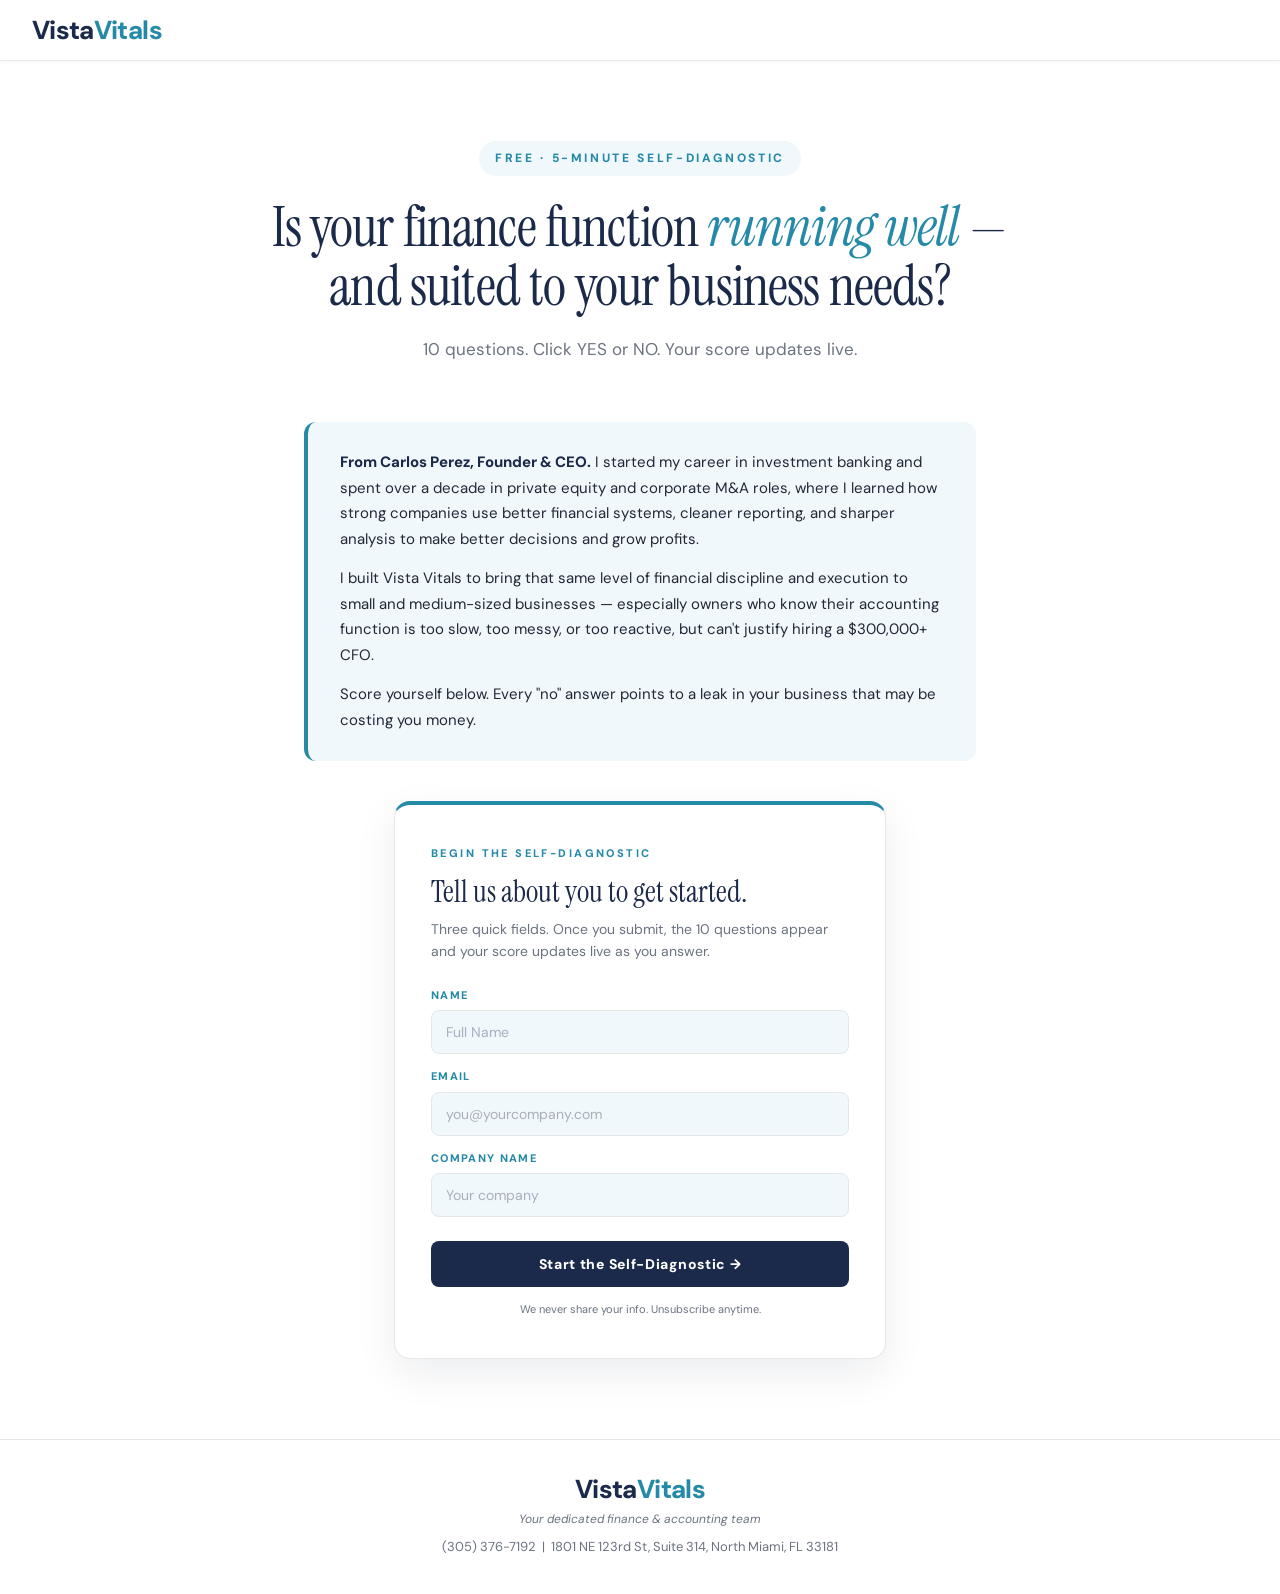
==== commit 8b26ce01: "Add contact information to website (6ab54ec4cadebcc4f1301a01)" ====
--- a/diagnostic/index.html
+++ b/diagnostic/index.html
@@ -517,6 +517,8 @@
   border-top: 1px solid var(--border);
 }
 footer .vv-logo { display: inline-block; margin-bottom: 8px; }
+footer .footer-contact { margin-top: 8px; }
+footer .footer-contact a { color: inherit; text-decoration: none; }
 footer .tag { font-style: italic; color: var(--muted); font-size: 12px; }
 
 @media (max-width: 640px) {
@@ -741,6 +743,7 @@
     <span class="vista">Vista</span><span class="vitals">Vitals</span>
   </div>
   <div class="tag">Your dedicated finance & accounting team</div>
+  <div class="footer-contact"><a href="tel:+13053767192">(305) 376-7192</a> &nbsp;|&nbsp; 1801 NE 123rd St, Suite 314, North Miami, FL 33181</div>
 </footer>
 
 <script>
